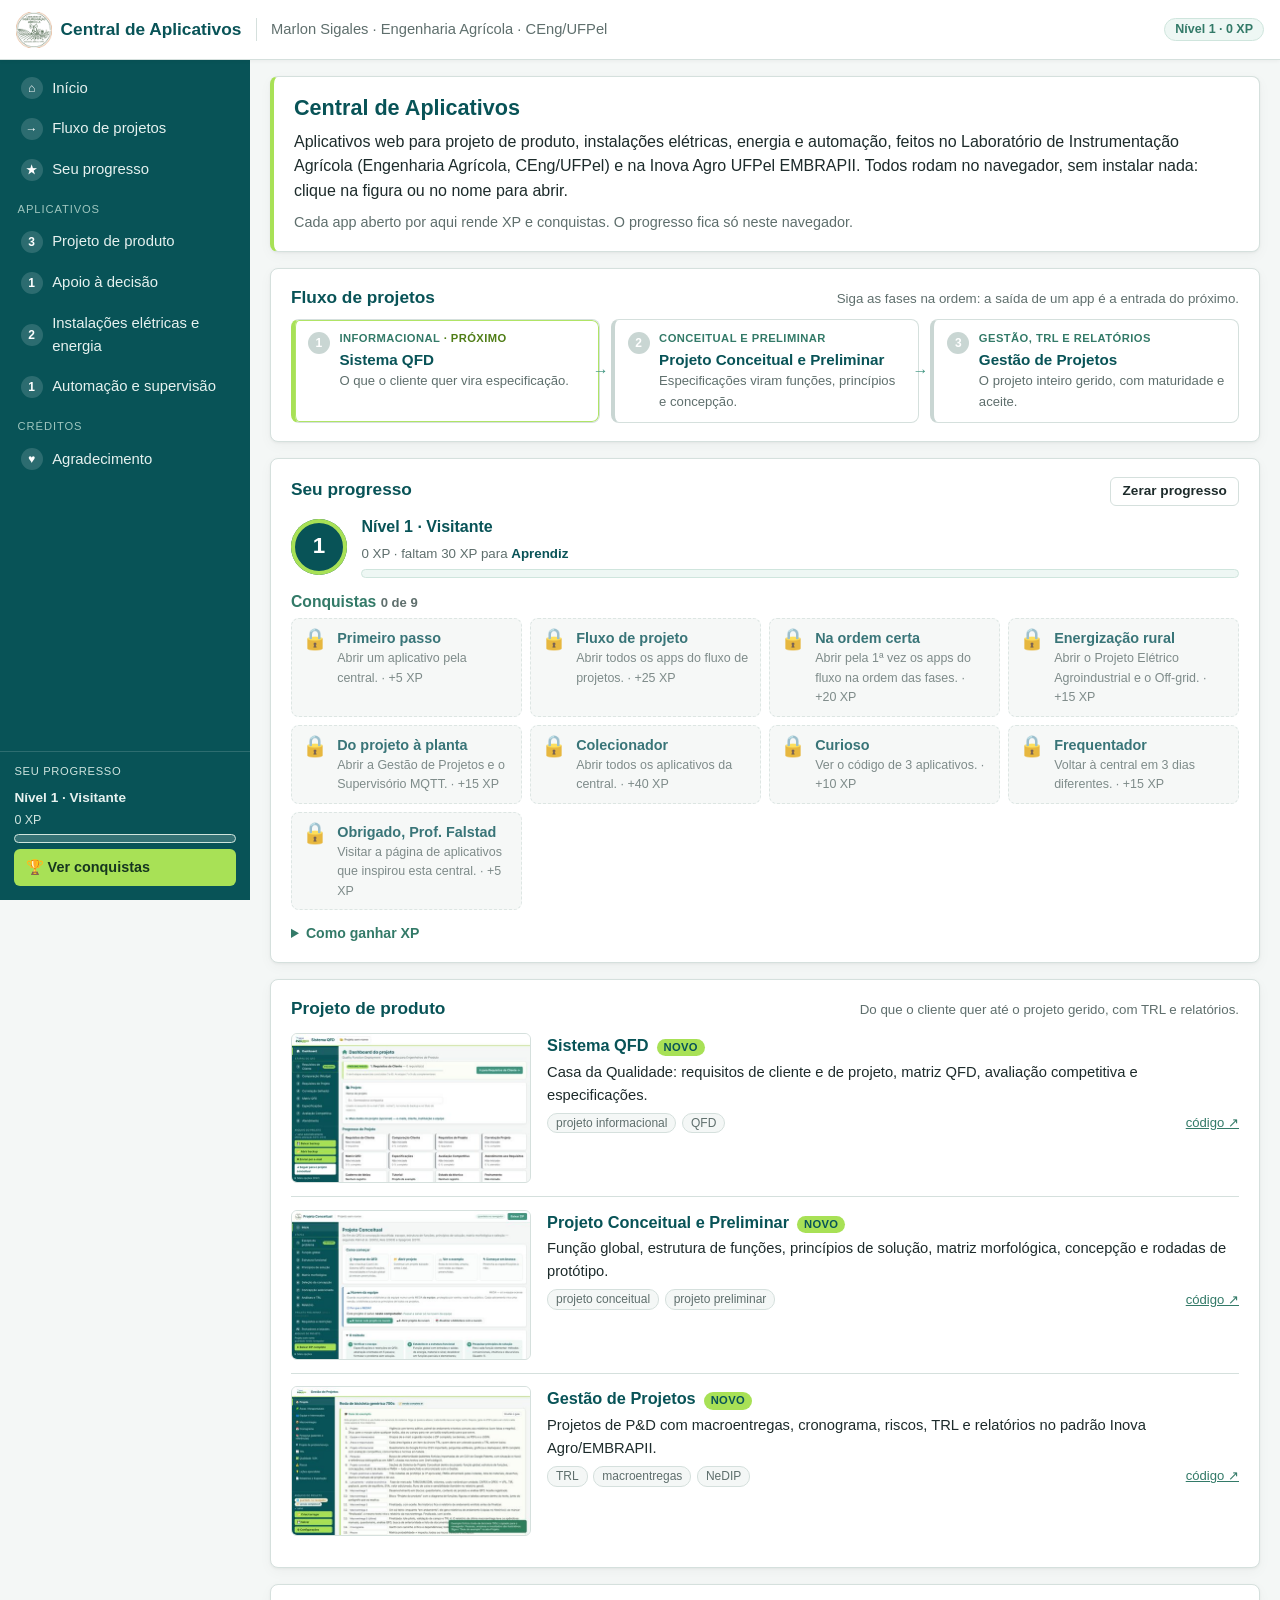
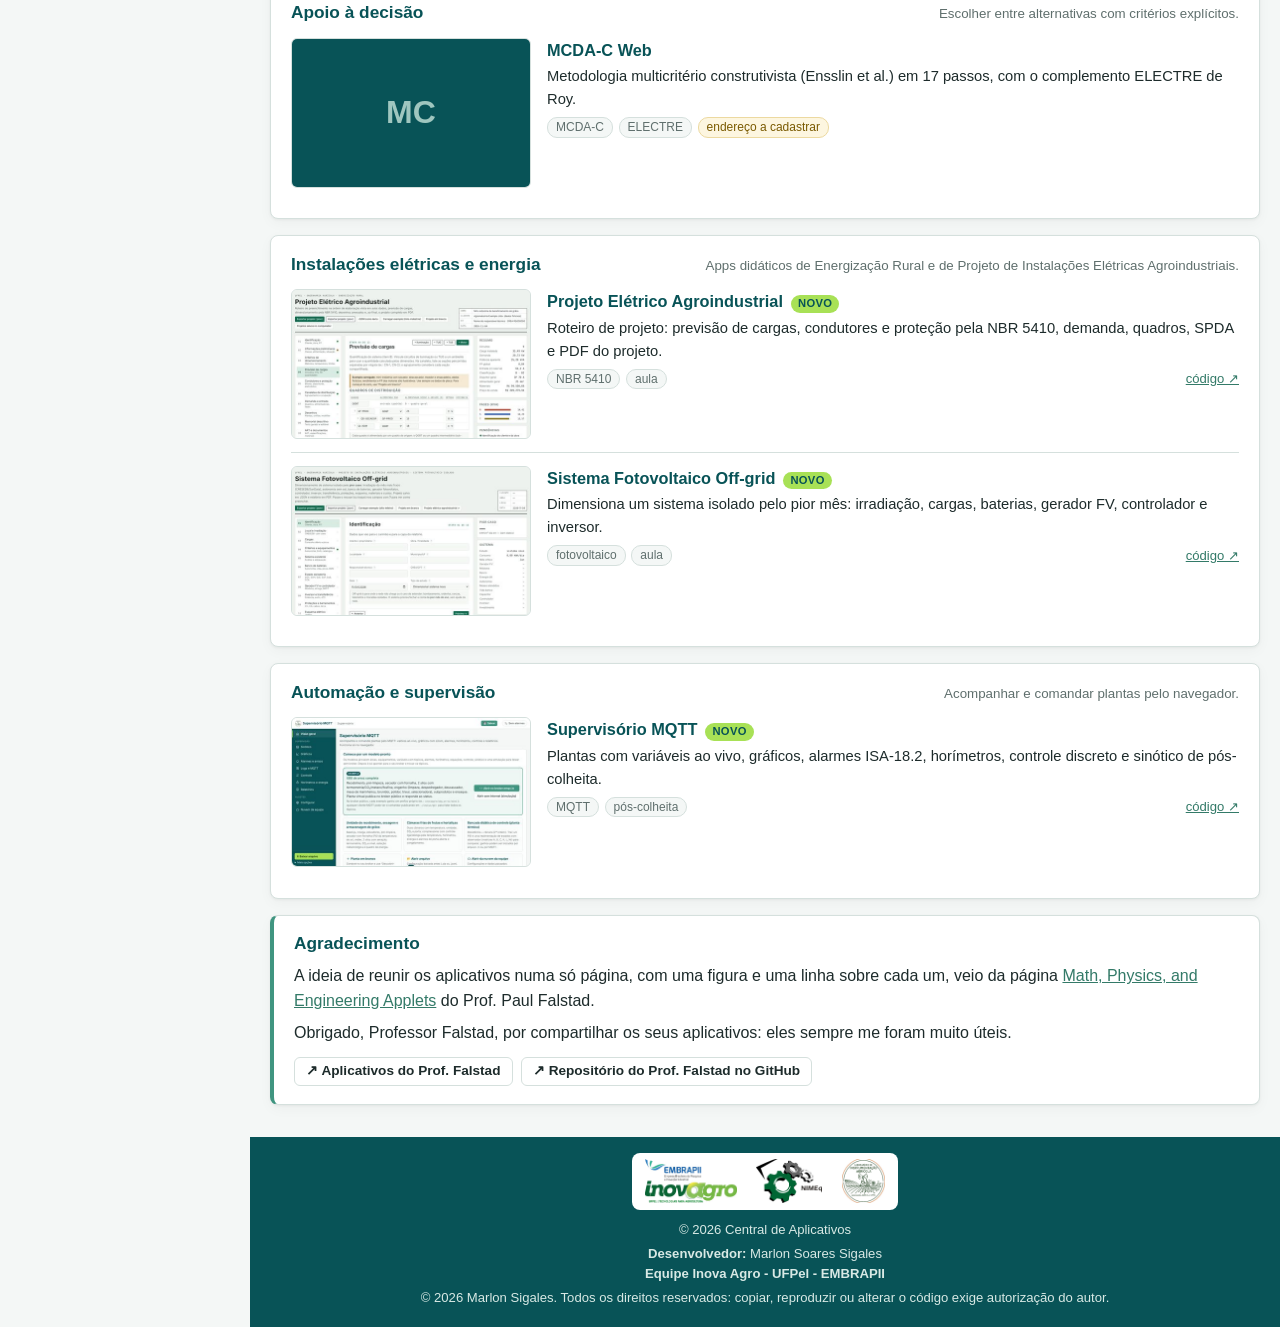
==== index.html @ 41a8be3b "Central de aplicativos no estilo da página do Prof. Falstad, com fluxo de projetos e gamificação Co-" ====
<!DOCTYPE html>
<!-- © 2026 Central de Aplicativos — Marlon Sigales. Todos os direitos reservados; copiar, reproduzir ou alterar exige autorização do autor (ver LICENSE). -->
<html lang="pt-BR">
<head>
    <meta charset="UTF-8">
    <meta name="viewport" content="width=device-width, initial-scale=1.0">
    <title>Central de Aplicativos</title>
    <meta name="description" content="Aplicativos web de Marlon Sigales para projeto de produto (QFD, projeto conceitual, gestão de projetos), instalações elétricas, energia e automação. Todos rodam no navegador.">
    <link rel="icon" type="image/png" href="img/icone-instagri.png">
    <link rel="apple-touch-icon" href="img/icone-instagri-180.png">
    <link rel="stylesheet" href="css/style.css?v=20261103a">
</head>
<body>
    <header class="topbar">
        <button type="button" class="sidebar-toggle" aria-label="Abrir o menu" aria-expanded="false"></button>
        <a href="#inicio" class="topbar-marca" title="Início">
            <img src="img/logo-instagri.png" alt="" height="36">
            <span>Central de Aplicativos</span>
        </a>
        <span class="topbar-projeto">Marlon Sigales · Engenharia Agrícola · CEng/UFPel</span>
        <a href="#progresso" class="topbar-selo" id="topbar-nivel" title="Seu nível nesta central">Nível 1 · 0 XP</a>
    </header>

    <div class="app-corpo">
        <aside class="sidebar" id="sidebar">
            <nav id="sidebar-nav" aria-label="Seções da central"></nav>
            <div class="sidebar-arquivo">
                <span class="sidebar-arquivo-rotulo">Seu progresso</span>
                <div class="sidebar-nivel" id="sidebar-nivel"></div>
                <a class="sidebar-arquivo-btn" href="#progresso">🏆 Ver conquistas</a>
            </div>
        </aside>
        <div class="sidebar-fundo" data-acao="fechar-menu"></div>

        <div class="app-conteudo">
            <main class="main-content" id="app" tabindex="-1">
                <div class="container">
                    <section class="card card-intro" id="inicio">
                        <h1>Central de Aplicativos</h1>
                        <p>Aplicativos web para projeto de produto, instalações elétricas, energia e automação, feitos no
                            Laboratório de Instrumentação Agrícola (Engenharia Agrícola, CEng/UFPel) e na Inova Agro UFPel EMBRAPII.
                            Todos rodam no navegador, sem instalar nada: clique na figura ou no nome para abrir.</p>
                        <p class="muted">Cada app aberto por aqui rende XP e conquistas. O progresso fica só neste navegador.</p>
                    </section>

                    <section class="card" id="fluxo" hidden>
                        <div class="card-topo"><h2>Fluxo de projetos</h2><small>Siga as fases na ordem: a saída de um app é a entrada do próximo.</small></div>
                        <ol class="fluxo" id="fluxo-lista"></ol>
                    </section>

                    <section class="card" id="progresso">
                        <div class="card-topo">
                            <h2>Seu progresso</h2>
                            <button type="button" class="btn btn-secondary btn-sm" data-acao="zerar">Zerar progresso</button>
                        </div>
                        <div class="progresso" id="progresso-nivel"></div>
                        <h3>Conquistas <small id="conquistas-contagem"></small></h3>
                        <ul class="conquistas" id="conquistas-lista"></ul>
                        <details class="regras">
                            <summary>Como ganhar XP</summary>
                            <ul id="regras-xp"></ul>
                        </details>
                    </section>

                    <div id="categorias"></div>

                    <section class="card card-agradecimento" id="agradecimento">
                        <h2>Agradecimento</h2>
                        <p>A ideia de reunir os aplicativos numa só página, com uma figura e uma linha sobre cada um, veio da página
                            <a href="https://www.falstad.com/mathphysics.html" target="_blank" rel="noopener" data-falstad>Math, Physics, and Engineering Applets</a>
                            do Prof. Paul Falstad.</p>
                        <p>Obrigado, Professor Falstad, por compartilhar os seus aplicativos: eles sempre me foram muito úteis.</p>
                        <p class="links-falstad">
                            <a class="btn btn-secondary btn-sm" href="https://www.falstad.com/mathphysics.html" target="_blank" rel="noopener" data-falstad>↗ Aplicativos do Prof. Falstad</a>
                            <a class="btn btn-secondary btn-sm" href="https://github.com/pfalstad" target="_blank" rel="noopener" data-falstad>↗ Repositório do Prof. Falstad no GitHub</a>
                        </p>
                    </section>
                </div>
            </main>

            <footer class="footer">
                <div class="container">
                    <div class="footer-logos">
                        <img src="img/logo-inovaagro.png" alt="EMBRAPII - Inova Agro - UFPel" height="64">
                        <img src="img/logo-nimeq.png" alt="NIMEq" height="64">
                        <img src="img/logo-instagri.png" alt="Laboratório de Instrumentação Agrícola - UFPel" height="64">
                    </div>
                    <p>&copy; 2026 Central de Aplicativos</p>
                    <p class="footer-credits">
                        <strong>Desenvolvedor:</strong> Marlon Soares Sigales<br>
                        <strong>Equipe Inova Agro - UFPel - EMBRAPII</strong>
                    </p>
                    <p class="footer-credits">
                        © 2026 Marlon Sigales. Todos os direitos reservados: copiar, reproduzir ou alterar o código exige autorização do autor.
                    </p>
                </div>
            </footer>
        </div>
    </div>

    <div class="aviso-flutuante" id="aviso" role="status" aria-live="polite"></div>

    <script src="js/apps.js?v=20261103a"></script>
    <script src="js/gamificacao.js?v=20261103a"></script>
    <script src="js/app.js?v=20261103a"></script>
</body>
</html>
---- css/style.css ----
/* © 2026 Central de Aplicativos — Marlon Sigales. Todos os direitos reservados; copiar, reproduzir ou alterar exige autorização do autor (ver LICENSE).
   Mesma identidade visual do Sistema QFD, do Projeto Conceitual, da Gestão de Projetos e do Supervisório MQTT. */

* { margin: 0; padding: 0; box-sizing: border-box; }

:root {
  --teal: #085357;
  --teal-claro: #1b6064;
  --verde: #409580;
  --verde-escuro: #337a68;
  --limao: #a8e156;
  --verde-claro: #eef7f4;
  --fundo: #f4f7f6;
  --borda: #d5e0dd;
  --texto: #1d2b2b;
  --suave: #5f6f6d;
  --perigo: #b3261e;
  --amarelo: #d4a017;
  --sidebar: 250px;
  --topbar: 60px;
}

html { scroll-padding-top: calc(var(--topbar) + 10px); scroll-behavior: smooth; }
body { font-family: 'Segoe UI', Roboto, Tahoma, Arial, sans-serif; line-height: 1.55; color: var(--texto); background: var(--fundo); overflow-x: clip; }
a { color: var(--verde-escuro); }
img { max-width: 100%; }
h1, h2, h3, h4 { color: var(--teal); line-height: 1.25; }
h1 { font-size: 1.35rem; margin-bottom: 0.5rem; }
h2 { font-size: 1.08rem; margin-bottom: 0.6rem; }
h3 { font-size: 0.98rem; margin: 0.9rem 0 0.4rem; color: var(--verde-escuro); }
ul, ol { padding-left: 1.3rem; }
small { color: var(--suave); }
p + p { margin-top: 0.45rem; }
.muted { color: var(--suave); font-size: 0.9rem; }

/* ---------------- topo ---------------- */
.topbar { position: sticky; top: 0; z-index: 50; height: var(--topbar); display: flex; align-items: center; gap: 0.9rem; padding: 0 1rem;
  background: #fff; border-bottom: 1px solid var(--borda); box-shadow: 0 1px 4px rgba(0,0,0,.05); }
.topbar-marca { display: flex; align-items: center; gap: 0.55rem; text-decoration: none; color: var(--teal); font-weight: 700; font-size: 1.08rem; white-space: nowrap; }
.topbar-marca img { height: 36px; width: auto; }
.topbar-projeto { min-width: 0; flex: 1 1 auto; color: var(--suave); font-size: 0.92rem; overflow: hidden; text-overflow: ellipsis; white-space: nowrap; padding-left: 0.9rem; border-left: 1px solid var(--borda); }
.topbar-selo { font-size: 0.78rem; font-weight: 600; color: var(--verde-escuro); background: var(--verde-claro); border: 1px solid #cfe5dd; border-radius: 12px; padding: 1px 10px; white-space: nowrap; text-decoration: none; }
.sidebar-toggle { display: none; border: 0; background: none; cursor: pointer; color: var(--teal); padding: 0.3rem 0.45rem; border-radius: 6px; }
.sidebar-toggle::before { content: "☰"; font-size: 1.45rem; line-height: 1; }
.sidebar-toggle:hover { background: var(--verde-claro); }

/* ---------------- corpo: menu lateral + conteúdo ---------------- */
.app-corpo { display: flex; align-items: flex-start; min-height: calc(100vh - var(--topbar)); }
.app-conteudo { flex: 1 1 auto; min-width: 0; display: flex; flex-direction: column; min-height: calc(100vh - var(--topbar)); }
.main-content { flex: 1 0 auto; padding: 1rem 0; outline: none; }
.container { max-width: 1100px; margin: 0 auto; padding: 0 20px; }

.sidebar { flex: 0 0 var(--sidebar); width: var(--sidebar); background: var(--teal); color: #fff; display: flex; flex-direction: column;
  position: sticky; top: var(--topbar); height: calc(100vh - var(--topbar)); height: calc(100dvh - var(--topbar)); overflow: hidden; z-index: 40; }
.sidebar nav { flex: 1 1 auto; min-height: 0; overflow-y: auto; padding: 0.5rem 0; }
.sidebar-grupo { display: block; margin: 0.7rem 1.1rem 0.2rem; font-size: 0.7rem; letter-spacing: .08em; text-transform: uppercase; color: #9fc6bf; }
.sidebar-link { display: flex; align-items: center; gap: 0.6rem; padding: 0.55rem 1.1rem; color: #e6f1ef; text-decoration: none; font-size: 0.93rem; border-left: 3px solid transparent; }
.sidebar-link:hover { background: rgba(255,255,255,.07); color: #fff; border-left-color: var(--limao); }
.sidebar-num { flex: 0 0 22px; width: 22px; min-width: 22px; height: 22px; aspect-ratio: 1 / 1; border-radius: 50%; display: inline-flex; align-items: center; justify-content: center;
  font-size: 0.75rem; font-weight: 700; line-height: 1; background: rgba(255,255,255,.15); color: #fff; }
.sidebar-arquivo { flex: none; padding: 0.7rem 0.9rem 0.9rem; border-top: 1px solid rgba(255,255,255,.15); display: flex; flex-direction: column; gap: 0.4rem; }
.sidebar-arquivo-rotulo { color: #cfe4df; font-size: 0.7rem; text-transform: uppercase; letter-spacing: .06em; }
.sidebar-nivel { display: flex; flex-direction: column; gap: 0.2rem; font-size: 0.85rem; color: #e6f1ef; }
.sidebar-nivel span { font-size: 0.78rem; color: #cfe4df; }
.sidebar-nivel .barra-xp { background: rgba(255,255,255,.18); }
.sidebar-arquivo-btn { font: inherit; font-size: 0.9rem; font-weight: 700; text-align: left; cursor: pointer; border: 0; border-radius: 6px; padding: 0.45rem 0.7rem; background: var(--limao); color: #16361f; text-decoration: none; }
.sidebar-arquivo-btn:hover { filter: brightness(1.05); }
.sidebar-fundo { display: none; }

/* ---------------- cartões e botões ---------------- */
.card { background: #fff; border: 1px solid var(--borda); border-radius: 8px; box-shadow: 0 1px 3px rgba(0,0,0,.05), 0 4px 14px rgba(0,0,0,.035);
  padding: 1.1rem 1.25rem; margin-bottom: 1rem; min-width: 0; }
.card-topo { display: flex; align-items: baseline; justify-content: space-between; gap: 0.3rem 0.8rem; flex-wrap: wrap; margin-bottom: 0.6rem; }
.card-topo h2, .card-topo h3 { margin: 0; }
.card-intro { border-left: 4px solid var(--limao); }
.btn { display: inline-flex; align-items: center; justify-content: center; gap: 0.35rem; font: inherit; font-size: 0.92rem; font-weight: 600; line-height: 1.25; cursor: pointer; text-decoration: none;
  border-radius: 6px; padding: 0.5rem 0.95rem; border: 1px solid transparent; max-width: 100%; transition: background .15s, border-color .15s; }
.btn-secondary { background: #fff; color: var(--texto); border-color: var(--borda); }
.btn-secondary:hover { border-color: var(--verde); color: var(--teal); }
.btn-sm { padding: 0.32rem 0.7rem; font-size: 0.85rem; }

/* ---------------- fluxo de projetos ---------------- */
.fluxo { list-style: none; padding: 0; display: grid; grid-template-columns: repeat(auto-fit, minmax(210px, 1fr)); gap: 0.7rem; counter-reset: passo; }
.fluxo li { position: relative; min-width: 0; }
.fluxo li + li::before { content: "→"; position: absolute; left: -0.62rem; top: 50%; transform: translate(-50%, -50%); color: var(--verde); font-weight: 700; }
.fluxo-passo { display: flex; gap: 0.6rem; align-items: flex-start; height: 100%; text-decoration: none; color: var(--texto); background: #fff; border: 1px solid var(--borda);
  border-left: 4px solid #c9d6d3; border-radius: 8px; padding: 0.65rem 0.8rem; }
.fluxo-passo:hover { border-color: var(--verde); }
.fluxo-passo .sidebar-num { background: #c9d6d3; margin-top: 2px; }
.fluxo-passo small { display: block; font-size: 0.7rem; font-weight: 700; text-transform: uppercase; letter-spacing: .04em; color: var(--verde-escuro); }
.fluxo-passo b { display: block; color: var(--teal); font-size: 0.95rem; }
.fluxo-passo span span, .fluxo-passo > span:last-child > span { display: block; font-size: 0.82rem; color: var(--suave); }
.fluxo-passo.estado-feito { border-left-color: var(--verde); } .fluxo-passo.estado-feito .sidebar-num { background: var(--verde); }
.fluxo-passo.estado-proximo { box-shadow: inset 0 0 0 1px rgba(168,225,86,.9); border-left-color: var(--limao); }
.fluxo-passo.estado-proximo small::after { content: " · próximo"; color: #4f7d16; }

/* ---------------- progresso e conquistas ---------------- */
.progresso { display: flex; align-items: center; gap: 0.9rem; }
.nivel-selo { flex: 0 0 56px; height: 56px; border-radius: 50%; background: var(--teal); display: flex; align-items: center; justify-content: center; box-shadow: inset 0 0 0 4px var(--limao); }
.nivel-selo span { color: #fff; font-size: 1.4rem; font-weight: 700; }
.nivel-info { flex: 1 1 auto; min-width: 0; display: flex; flex-direction: column; gap: 0.25rem; }
.nivel-info b { color: var(--teal); }
.barra-xp { height: 9px; border-radius: 6px; background: var(--verde-claro); border: 1px solid #cfe5dd; overflow: hidden; }
.barra-xp span { display: block; height: 100%; background: linear-gradient(90deg, var(--verde), var(--limao)); transition: width .4s; }
.conquistas { list-style: none; padding: 0; display: grid; grid-template-columns: repeat(auto-fill, minmax(230px, 1fr)); gap: 0.5rem; }
.conquista { display: flex; gap: 0.55rem; align-items: flex-start; border: 1px dashed var(--borda); border-radius: 8px; padding: 0.5rem 0.65rem; background: var(--fundo); opacity: .8; }
.conquista.feita { border-style: solid; border-color: #cfe5dd; background: var(--verde-claro); opacity: 1; }
.conquista-icone { font-size: 1.3rem; line-height: 1.2; }
.conquista b { display: block; font-size: 0.9rem; color: var(--teal); }
.conquista small { display: block; font-size: 0.78rem; }
.regras { margin-top: 0.8rem; font-size: 0.88rem; }
.regras summary { cursor: pointer; color: var(--verde-escuro); font-weight: 600; }
.regras ul { margin-top: 0.4rem; }

/* ---------------- lista de aplicativos (como a página do Prof. Falstad: figura + nome + uma linha) ---------------- */
.lista-apps { list-style: none; padding: 0; }
.app-item { display: grid; grid-template-columns: 240px 1fr; gap: 1rem; align-items: start; padding: 0.8rem 0; border-top: 1px solid var(--borda); }
.app-item:first-child { border-top: 0; padding-top: 0.2rem; }
.app-fig { display: block; border: 1px solid var(--borda); border-radius: 6px; overflow: hidden; background: var(--fundo); aspect-ratio: 8 / 5; }
a.app-fig:hover { border-color: var(--verde); box-shadow: 0 2px 10px rgba(8,83,87,.15); }
.app-fig img { display: block; width: 100%; height: 100%; object-fit: cover; object-position: top left; }
.app-fig-vazia { display: flex; width: 100%; height: 100%; align-items: center; justify-content: center; font-size: 2rem; font-weight: 700; color: #9fc6bf; background: var(--teal); }
.app-texto { min-width: 0; }
.app-titulo { display: flex; align-items: baseline; gap: 0.5rem; flex-wrap: wrap; }
.app-nome { font-weight: 700; font-size: 1.02rem; color: var(--teal); text-decoration: none; }
a.app-nome:hover { text-decoration: underline; }
.app-texto p { font-size: 0.92rem; margin: 0.15rem 0 0.4rem; }
.app-estado { font-size: 0.7rem; font-weight: 700; text-transform: uppercase; letter-spacing: .03em; border-radius: 10px; padding: 0 7px; color: var(--teal); background: var(--limao); }
.app-estado:empty { display: none; }
.app-estado.aberto { background: var(--verde-claro); color: var(--verde-escuro); border: 1px solid #cfe5dd; text-transform: none; }
.app-rodape { display: flex; flex-wrap: wrap; gap: 0.35rem; align-items: center; }
.etiqueta { font-size: 0.75rem; color: var(--suave); background: var(--fundo); border: 1px solid var(--borda); border-radius: 10px; padding: 0 8px; }
.etiqueta-aviso { color: #7a5a00; background: #fdf6e0; border-color: #ecd9a0; }
.app-codigo { font-size: 0.82rem; margin-left: auto; }

.card-agradecimento { border-left: 4px solid var(--verde); }
.links-falstad { display: flex; flex-wrap: wrap; gap: 0.5rem; margin-top: 0.7rem; }

/* ---------------- rodapé e aviso ---------------- */
.footer { background: var(--teal); color: #d8e9e5; padding: 1rem 0; font-size: 0.82rem; text-align: center; margin-top: auto; }
.footer p { margin: 0.25rem 0; }
.footer a { color: var(--limao); overflow-wrap: anywhere; }
.footer-logos { display: inline-flex; gap: 1.2rem; flex-wrap: wrap; justify-content: center; background: #fff; border-radius: 8px; padding: 0.4rem 0.8rem; margin-bottom: 0.4rem; max-width: 100%; }
.footer-logos img { height: 44px; width: auto; }
.footer-credits { line-height: 1.5; }
.aviso-flutuante { position: fixed; left: 50%; bottom: 1.2rem; transform: translate(-50%, 30px); z-index: 100; max-width: min(92vw, 560px); background: var(--teal); color: #fff;
  padding: 0.65rem 1rem; border-radius: 8px; box-shadow: 0 6px 20px rgba(0,0,0,.2); font-size: 0.9rem; transition: transform .25s, opacity .25s; pointer-events: none; opacity: 0; visibility: hidden; text-align: center; }
.aviso-flutuante.visivel { transform: translate(-50%, 0); opacity: 1; visibility: visible; }
.aviso-flutuante small { color: var(--limao); }

/* ---------------- telas menores ---------------- */
@media (max-width: 900px) {
  .sidebar-toggle { display: inline-block; }
  .sidebar { position: fixed; left: 0; top: var(--topbar); transform: translateX(-105%); transition: transform .2s; box-shadow: 4px 0 20px rgba(0,0,0,.2); }
  body.sidebar-aberta .sidebar { transform: none; }
  body.sidebar-aberta .sidebar-fundo { display: block; position: fixed; inset: var(--topbar) 0 0 0; background: rgba(0,0,0,.3); z-index: 35; }
  .container { padding: 0 14px; }
  .card { padding: 0.9rem; }
  .topbar-projeto { display: none; }
  .topbar-marca { flex: 1 1 auto; min-width: 0; }
  .app-item { grid-template-columns: 170px 1fr; gap: 0.8rem; }
}
@media (max-width: 600px) {
  .topbar-marca span { overflow: hidden; text-overflow: ellipsis; }
  .app-item { grid-template-columns: 1fr; }
  .app-fig { max-width: 360px; }
  .fluxo { grid-template-columns: 1fr; }
  .fluxo li + li::before { content: "↓"; left: 50%; top: -0.36rem; }
  .app-codigo { margin-left: 0; }
}
@media (prefers-reduced-motion: reduce) { html { scroll-behavior: auto; } * { transition: none !important; } }
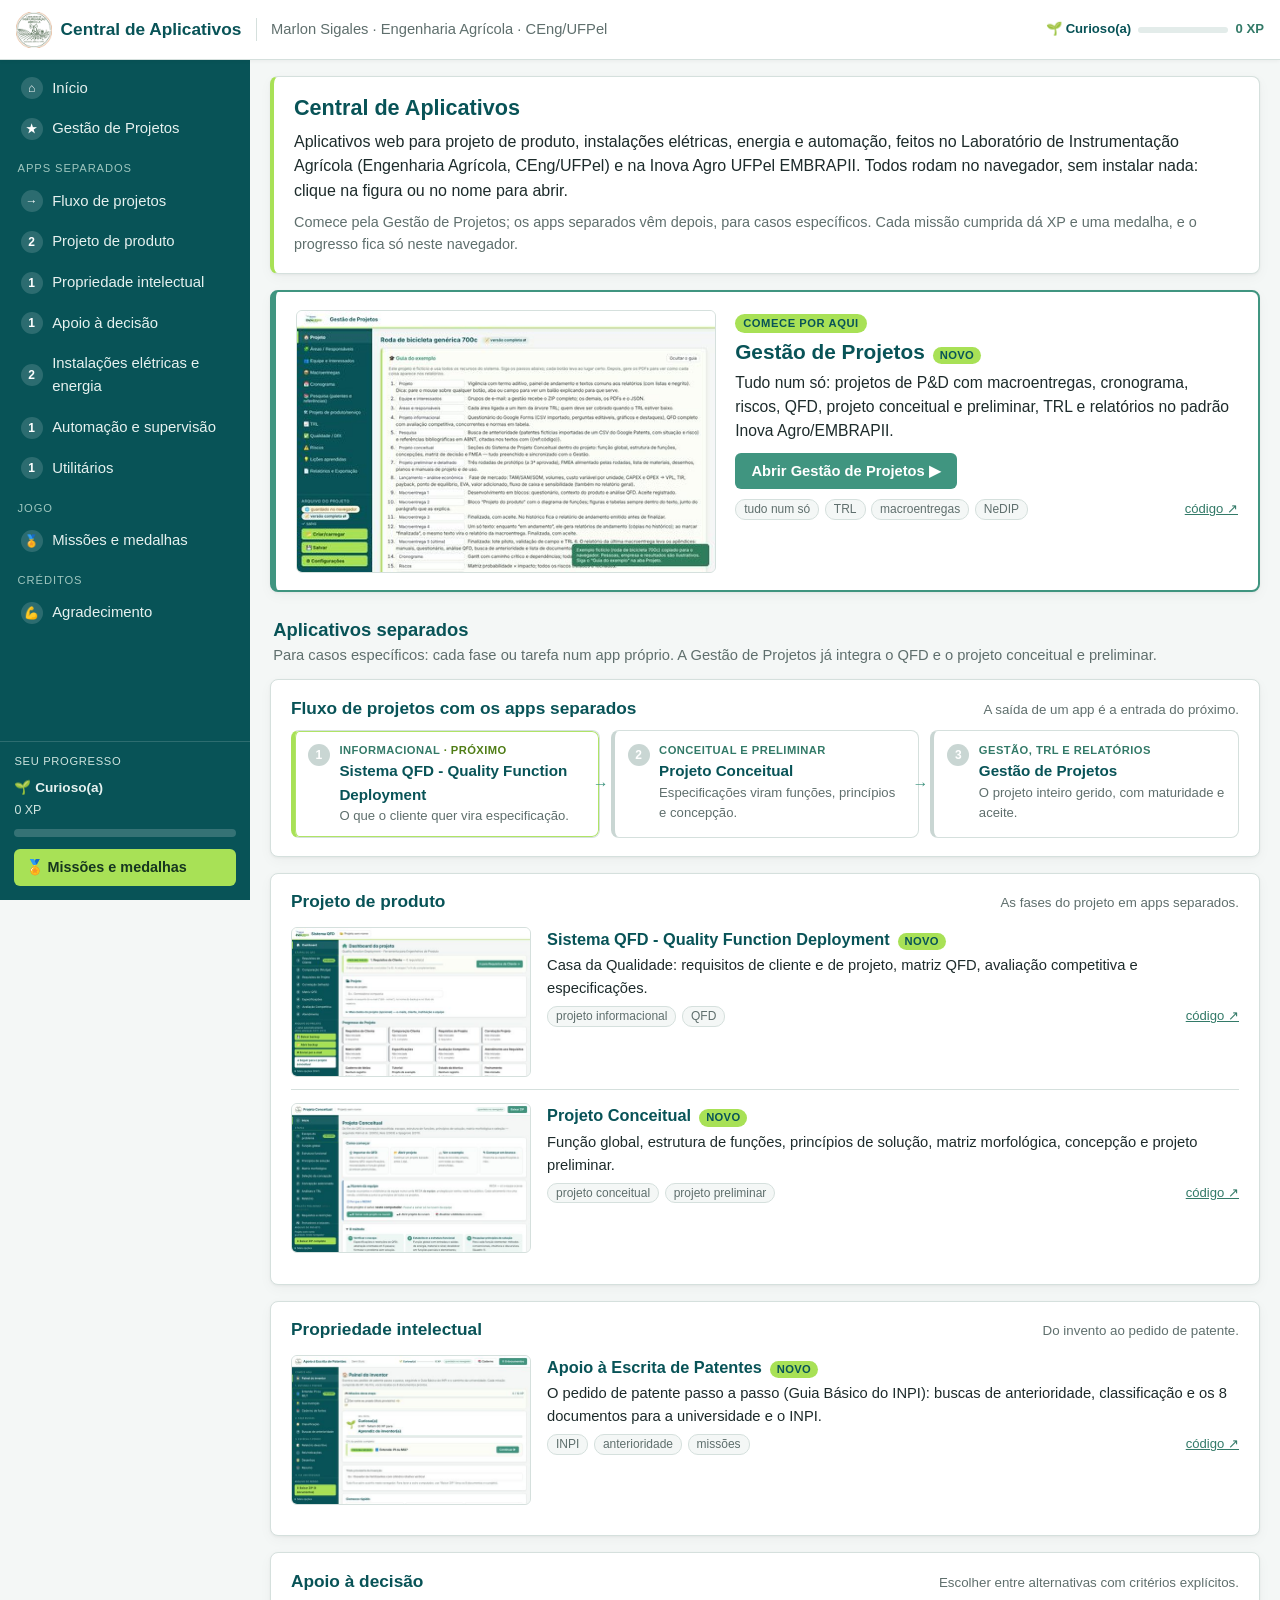
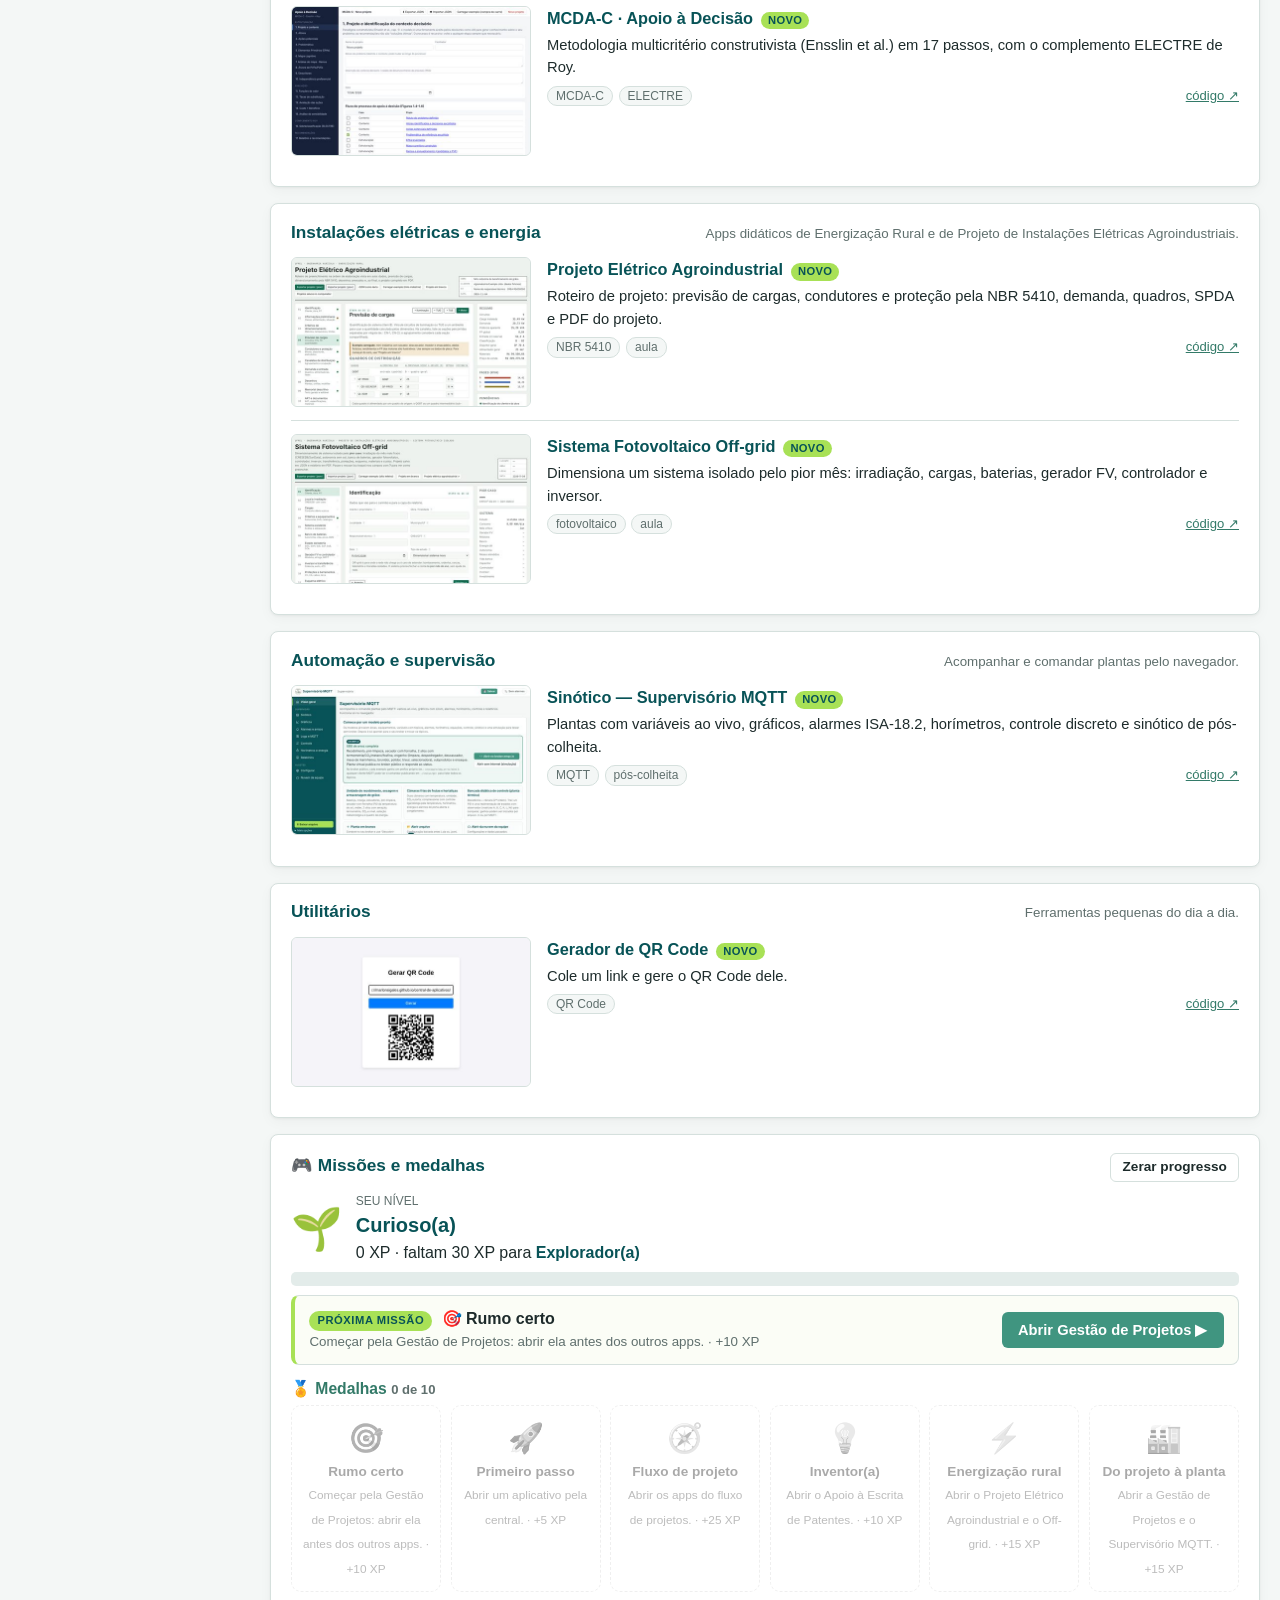
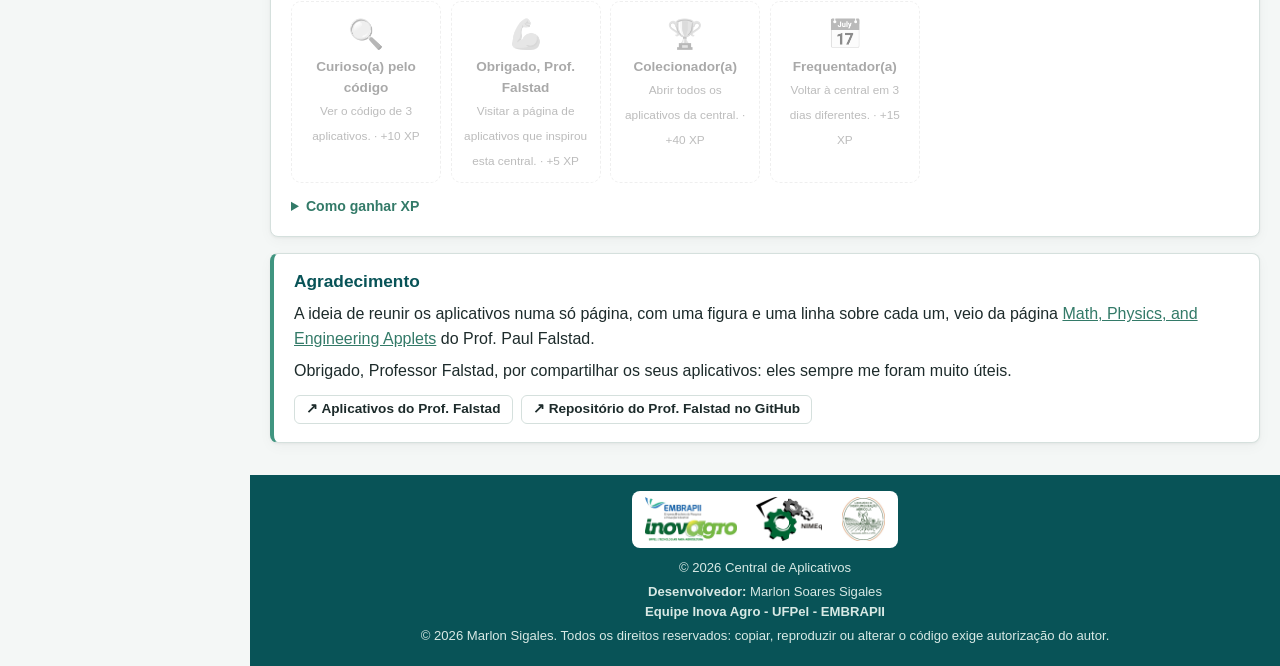
==== commit 31c7e77c: "Gestão de Projetos em destaque, apps separados depois, novos apps e jogo de missões igual ao do Apoi" ====
--- a/index.html
+++ b/index.html
@@ -8,7 +8,7 @@
     <meta name="description" content="Aplicativos web de Marlon Sigales para projeto de produto (QFD, projeto conceitual, gestão de projetos), instalações elétricas, energia e automação. Todos rodam no navegador.">
     <link rel="icon" type="image/png" href="img/icone-instagri.png">
     <link rel="apple-touch-icon" href="img/icone-instagri-180.png">
-    <link rel="stylesheet" href="css/style.css?v=20261103a">
+    <link rel="stylesheet" href="css/style.css?v=20261103b">
 </head>
 <body>
     <header class="topbar">
@@ -18,7 +18,7 @@
             <span>Central de Aplicativos</span>
         </a>
         <span class="topbar-projeto">Marlon Sigales · Engenharia Agrícola · CEng/UFPel</span>
-        <a href="#progresso" class="topbar-selo" id="topbar-nivel" title="Seu nível nesta central">Nível 1 · 0 XP</a>
+        <a href="#progresso" class="xp-topo" id="xp-topo" title="Seu nível e XP: cada missão cumprida dá pontos e medalhas"></a>
     </header>
 
     <div class="app-corpo">
@@ -27,7 +27,7 @@
             <div class="sidebar-arquivo">
                 <span class="sidebar-arquivo-rotulo">Seu progresso</span>
                 <div class="sidebar-nivel" id="sidebar-nivel"></div>
-                <a class="sidebar-arquivo-btn" href="#progresso">🏆 Ver conquistas</a>
+                <a class="sidebar-arquivo-btn" href="#progresso">🏅 Missões e medalhas</a>
             </div>
         </aside>
         <div class="sidebar-fundo" data-acao="fechar-menu"></div>
@@ -40,29 +40,37 @@
                         <p>Aplicativos web para projeto de produto, instalações elétricas, energia e automação, feitos no
                             Laboratório de Instrumentação Agrícola (Engenharia Agrícola, CEng/UFPel) e na Inova Agro UFPel EMBRAPII.
                             Todos rodam no navegador, sem instalar nada: clique na figura ou no nome para abrir.</p>
-                        <p class="muted">Cada app aberto por aqui rende XP e conquistas. O progresso fica só neste navegador.</p>
+                        <p class="muted">Comece pela Gestão de Projetos; os apps separados vêm depois, para casos específicos. Cada missão cumprida dá XP e uma medalha, e o progresso fica só neste navegador.</p>
                     </section>
 
+                    <section class="card card-destaque" id="destaque" hidden></section>
+
+                    <div class="separados-topo" id="separados">
+                        <h2>Aplicativos separados</h2>
+                        <p>Para casos específicos: cada fase ou tarefa num app próprio. A Gestão de Projetos já integra o QFD e o projeto conceitual e preliminar.</p>
+                    </div>
+
                     <section class="card" id="fluxo" hidden>
-                        <div class="card-topo"><h2>Fluxo de projetos</h2><small>Siga as fases na ordem: a saída de um app é a entrada do próximo.</small></div>
+                        <div class="card-topo"><h2>Fluxo de projetos com os apps separados</h2><small>A saída de um app é a entrada do próximo.</small></div>
                         <ol class="fluxo" id="fluxo-lista"></ol>
                     </section>
 
-                    <section class="card" id="progresso">
+                    <div id="categorias"></div>
+
+                    <section class="card painel-jogo" id="progresso">
                         <div class="card-topo">
-                            <h2>Seu progresso</h2>
+                            <h2>🎮 Missões e medalhas</h2>
                             <button type="button" class="btn btn-secondary btn-sm" data-acao="zerar">Zerar progresso</button>
                         </div>
                         <div class="progresso" id="progresso-nivel"></div>
-                        <h3>Conquistas <small id="conquistas-contagem"></small></h3>
-                        <ul class="conquistas" id="conquistas-lista"></ul>
+                        <div id="proxima-missao"></div>
+                        <h3>🏅 Medalhas <small id="medalhas-contagem"></small></h3>
+                        <div class="medalhas" id="medalhas-lista"></div>
                         <details class="regras">
                             <summary>Como ganhar XP</summary>
                             <ul id="regras-xp"></ul>
                         </details>
                     </section>
-
-                    <div id="categorias"></div>
 
                     <section class="card card-agradecimento" id="agradecimento">
                         <h2>Agradecimento</h2>
@@ -100,8 +108,8 @@
 
     <div class="aviso-flutuante" id="aviso" role="status" aria-live="polite"></div>
 
-    <script src="js/apps.js?v=20261103a"></script>
-    <script src="js/gamificacao.js?v=20261103a"></script>
-    <script src="js/app.js?v=20261103a"></script>
+    <script src="js/apps.js?v=20261103b"></script>
+    <script src="js/gamificacao.js?v=20261103b"></script>
+    <script src="js/app.js?v=20261103b"></script>
 </body>
 </html>
--- a/css/style.css
+++ b/css/style.css
@@ -62,7 +62,6 @@
 .sidebar-arquivo-rotulo { color: #cfe4df; font-size: 0.7rem; text-transform: uppercase; letter-spacing: .06em; }
 .sidebar-nivel { display: flex; flex-direction: column; gap: 0.2rem; font-size: 0.85rem; color: #e6f1ef; }
 .sidebar-nivel span { font-size: 0.78rem; color: #cfe4df; }
-.sidebar-nivel .barra-xp { background: rgba(255,255,255,.18); }
 .sidebar-arquivo-btn { font: inherit; font-size: 0.9rem; font-weight: 700; text-align: left; cursor: pointer; border: 0; border-radius: 6px; padding: 0.45rem 0.7rem; background: var(--limao); color: #16361f; text-decoration: none; }
 .sidebar-arquivo-btn:hover { filter: brightness(1.05); }
 .sidebar-fundo { display: none; }
@@ -94,23 +93,57 @@
 .fluxo-passo.estado-proximo { box-shadow: inset 0 0 0 1px rgba(168,225,86,.9); border-left-color: var(--limao); }
 .fluxo-passo.estado-proximo small::after { content: " · próximo"; color: #4f7d16; }
 
-/* ---------------- progresso e conquistas ---------------- */
-.progresso { display: flex; align-items: center; gap: 0.9rem; }
-.nivel-selo { flex: 0 0 56px; height: 56px; border-radius: 50%; background: var(--teal); display: flex; align-items: center; justify-content: center; box-shadow: inset 0 0 0 4px var(--limao); }
-.nivel-selo span { color: #fff; font-size: 1.4rem; font-weight: 700; }
-.nivel-info { flex: 1 1 auto; min-width: 0; display: flex; flex-direction: column; gap: 0.25rem; }
-.nivel-info b { color: var(--teal); }
-.barra-xp { height: 9px; border-radius: 6px; background: var(--verde-claro); border: 1px solid #cfe5dd; overflow: hidden; }
-.barra-xp span { display: block; height: 100%; background: linear-gradient(90deg, var(--verde), var(--limao)); transition: width .4s; }
-.conquistas { list-style: none; padding: 0; display: grid; grid-template-columns: repeat(auto-fill, minmax(230px, 1fr)); gap: 0.5rem; }
-.conquista { display: flex; gap: 0.55rem; align-items: flex-start; border: 1px dashed var(--borda); border-radius: 8px; padding: 0.5rem 0.65rem; background: var(--fundo); opacity: .8; }
-.conquista.feita { border-style: solid; border-color: #cfe5dd; background: var(--verde-claro); opacity: 1; }
-.conquista-icone { font-size: 1.3rem; line-height: 1.2; }
-.conquista b { display: block; font-size: 0.9rem; color: var(--teal); }
-.conquista small { display: block; font-size: 0.78rem; }
+/* ---------------- jogo de missões (mesmo visual do Apoio à Escrita de Patentes) ---------------- */
+.xp-topo { display: inline-flex; align-items: center; gap: .45rem; font-size: .82rem; color: var(--teal); white-space: nowrap; text-decoration: none; }
+.xp-num { font-weight: 700; color: var(--verde-escuro); }
+.barra-xp { display: block; height: 8px; background: #e3ecea; border-radius: 5px; overflow: hidden; margin: .35rem 0; }
+.barra-xp i { display: block; height: 100%; background: linear-gradient(90deg, var(--verde), var(--limao)); transition: width .5s; }
+.barra-xp.mini { width: 90px; height: 6px; margin: 0; }
+.barra-xp.grande { height: 14px; }
+.sidebar-nivel .barra-xp { background: rgba(255,255,255,.18); }
+.painel-jogo .nivel { display: flex; align-items: center; gap: .8rem; }
+.nivel-icone { font-size: 2.6rem; line-height: 1; }
+.nivel small { display: block; color: var(--suave); font-size: .75rem; text-transform: uppercase; }
+.nivel b { display: block; font-size: 1.25rem; color: var(--teal); }
+.nivel span b { display: inline; font-size: inherit; }
+.proximo-passo { display: flex; align-items: center; gap: 1rem; flex-wrap: wrap; justify-content: space-between; background: #fbfdf6; border: 1px solid var(--borda);
+  border-left: 4px solid var(--limao); border-radius: 8px; padding: .7rem .9rem; margin-top: .6rem; }
+.proximo-passo-texto { flex: 1 1 320px; min-width: 0; }
+.proximo-passo-texto small { display: block; }
+.proximo-passo-rotulo { display: inline-block; font-size: 0.7rem; font-weight: 700; text-transform: uppercase; letter-spacing: .05em; background: var(--limao); color: var(--teal); border-radius: 10px; padding: 1px 8px; margin-right: 0.3rem; }
+.medalhas { display: grid; grid-template-columns: repeat(auto-fill, minmax(150px, 1fr)); gap: .6rem; }
+.medalha { border: 1px dashed var(--borda); border-radius: 10px; padding: .6rem; text-align: center; opacity: .45; filter: grayscale(1); }
+.medalha.ganha { opacity: 1; filter: none; border-style: solid; border-color: #cbe5a2; background: #f7fcec; }
+.medalha span { font-size: 1.8rem; display: block; }
+.medalha b { display: block; font-size: .85rem; color: var(--teal); }
+.medalha small { font-size: .74rem; }
 .regras { margin-top: 0.8rem; font-size: 0.88rem; }
 .regras summary { cursor: pointer; color: var(--verde-escuro); font-weight: 600; }
 .regras ul { margin-top: 0.4rem; }
+.xp-voa { position: fixed; right: 24px; top: 70px; z-index: 300; background: var(--limao); color: var(--teal); font-weight: 800; padding: .3rem .8rem; border-radius: 14px; animation: xpvoa 1.4s ease-out forwards; pointer-events: none; }
+@keyframes xpvoa { 0% { opacity: 0; transform: translateY(10px); } 20% { opacity: 1; } 100% { opacity: 0; transform: translateY(-40px); } }
+.medalha-pop { position: fixed; left: 50%; top: 90px; transform: translateX(-50%); z-index: 310; display: flex; gap: .8rem; align-items: center; background: #fff; border: 2px solid var(--limao); border-radius: 12px; padding: .7rem 1.1rem; box-shadow: 0 8px 30px rgba(0,0,0,.18); animation: pop .35s ease-out; transition: opacity .5s; max-width: 92vw; }
+.medalha-pop.sai { opacity: 0; }
+.medalha-pop > span { font-size: 2.2rem; }
+.medalha-pop b { display: block; color: var(--teal); }
+.medalha-pop small { display: block; color: var(--suave); }
+@keyframes pop { from { transform: translateX(-50%) scale(.6); opacity: 0; } to { transform: translateX(-50%) scale(1); opacity: 1; } }
+.confete { position: fixed; inset: 0; pointer-events: none; z-index: 305; overflow: hidden; }
+.confete i { position: absolute; top: -12px; width: 8px; height: 12px; border-radius: 2px; animation: cai 1.8s linear forwards; }
+@keyframes cai { to { transform: translateY(105vh) rotate(540deg); } }
+
+/* ---------------- app em destaque (Gestão de Projetos) e apps separados ---------------- */
+.card-destaque { border: 2px solid var(--verde); border-left-width: 6px; }
+.destaque { display: grid; grid-template-columns: minmax(0, 420px) 1fr; gap: 1.2rem; align-items: start; }
+.destaque h2 { font-size: 1.3rem; margin: 0; }
+.destaque .app-nome { font-size: inherit; }
+.destaque .app-texto p { font-size: 0.98rem; margin: 0.35rem 0 0.6rem; }
+.destaque-rotulo { display: inline-block; font-size: 0.7rem; font-weight: 700; text-transform: uppercase; letter-spacing: .05em; background: var(--limao); color: var(--teal); border-radius: 10px; padding: 1px 8px; margin-bottom: .35rem; }
+.btn-primary { background: var(--verde); color: #fff; }
+.btn-primary:hover { background: var(--verde-escuro); }
+.separados-topo { margin: 1.6rem 0 0.8rem; padding-left: .2rem; }
+.separados-topo h2 { font-size: 1.15rem; margin-bottom: .2rem; }
+.separados-topo p { color: var(--suave); font-size: 0.92rem; }
 
 /* ---------------- lista de aplicativos (como a página do Prof. Falstad: figura + nome + uma linha) ---------------- */
 .lista-apps { list-style: none; padding: 0; }
@@ -159,6 +192,9 @@
   .topbar-projeto { display: none; }
   .topbar-marca { flex: 1 1 auto; min-width: 0; }
   .app-item { grid-template-columns: 170px 1fr; gap: 0.8rem; }
+  .destaque { grid-template-columns: 1fr; }
+  .destaque .app-fig { max-width: 480px; }
+  .xp-topo .barra-xp { display: none; }
 }
 @media (max-width: 600px) {
   .topbar-marca span { overflow: hidden; text-overflow: ellipsis; }
@@ -167,5 +203,6 @@
   .fluxo { grid-template-columns: 1fr; }
   .fluxo li + li::before { content: "↓"; left: 50%; top: -0.36rem; }
   .app-codigo { margin-left: 0; }
+  .xp-topo b { display: none; }
 }
-@media (prefers-reduced-motion: reduce) { html { scroll-behavior: auto; } * { transition: none !important; } }
+@media (prefers-reduced-motion: reduce) { html { scroll-behavior: auto; } * { transition: none !important; } .xp-voa, .medalha-pop { animation: none; } }
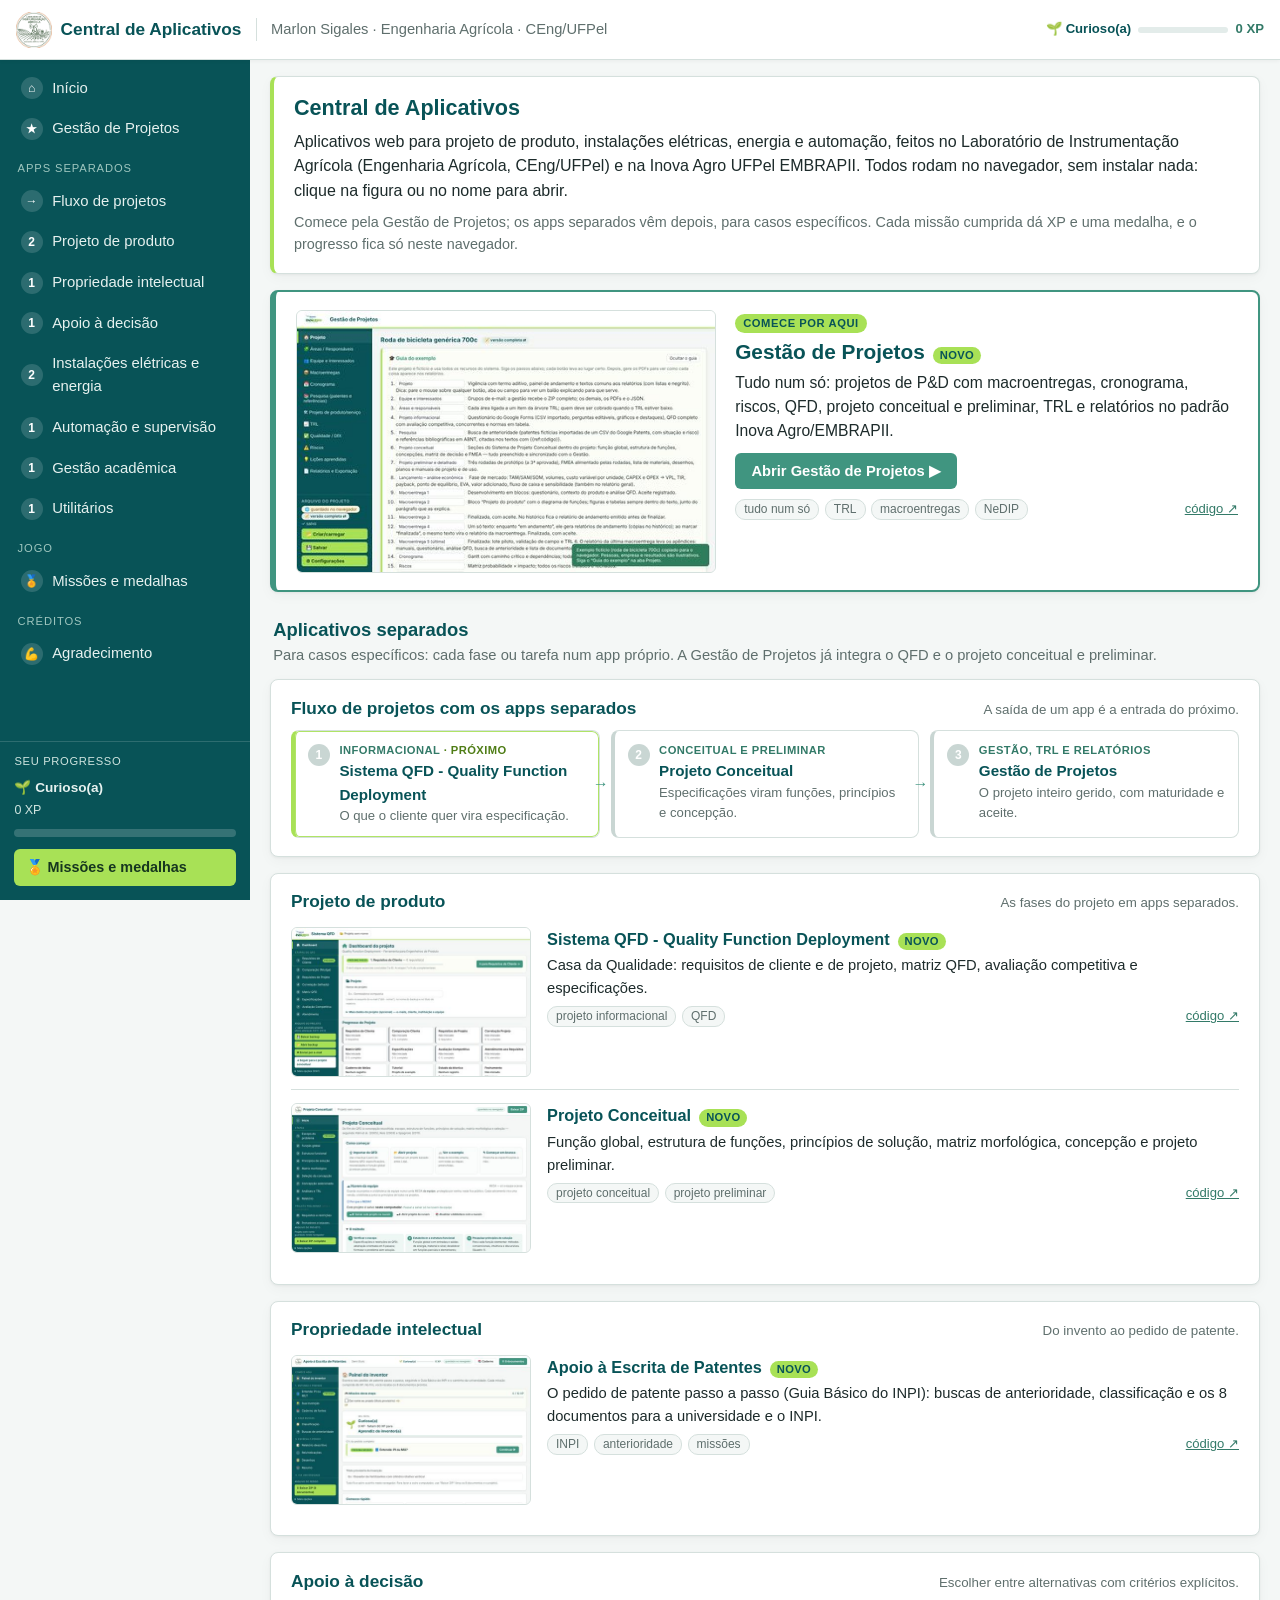
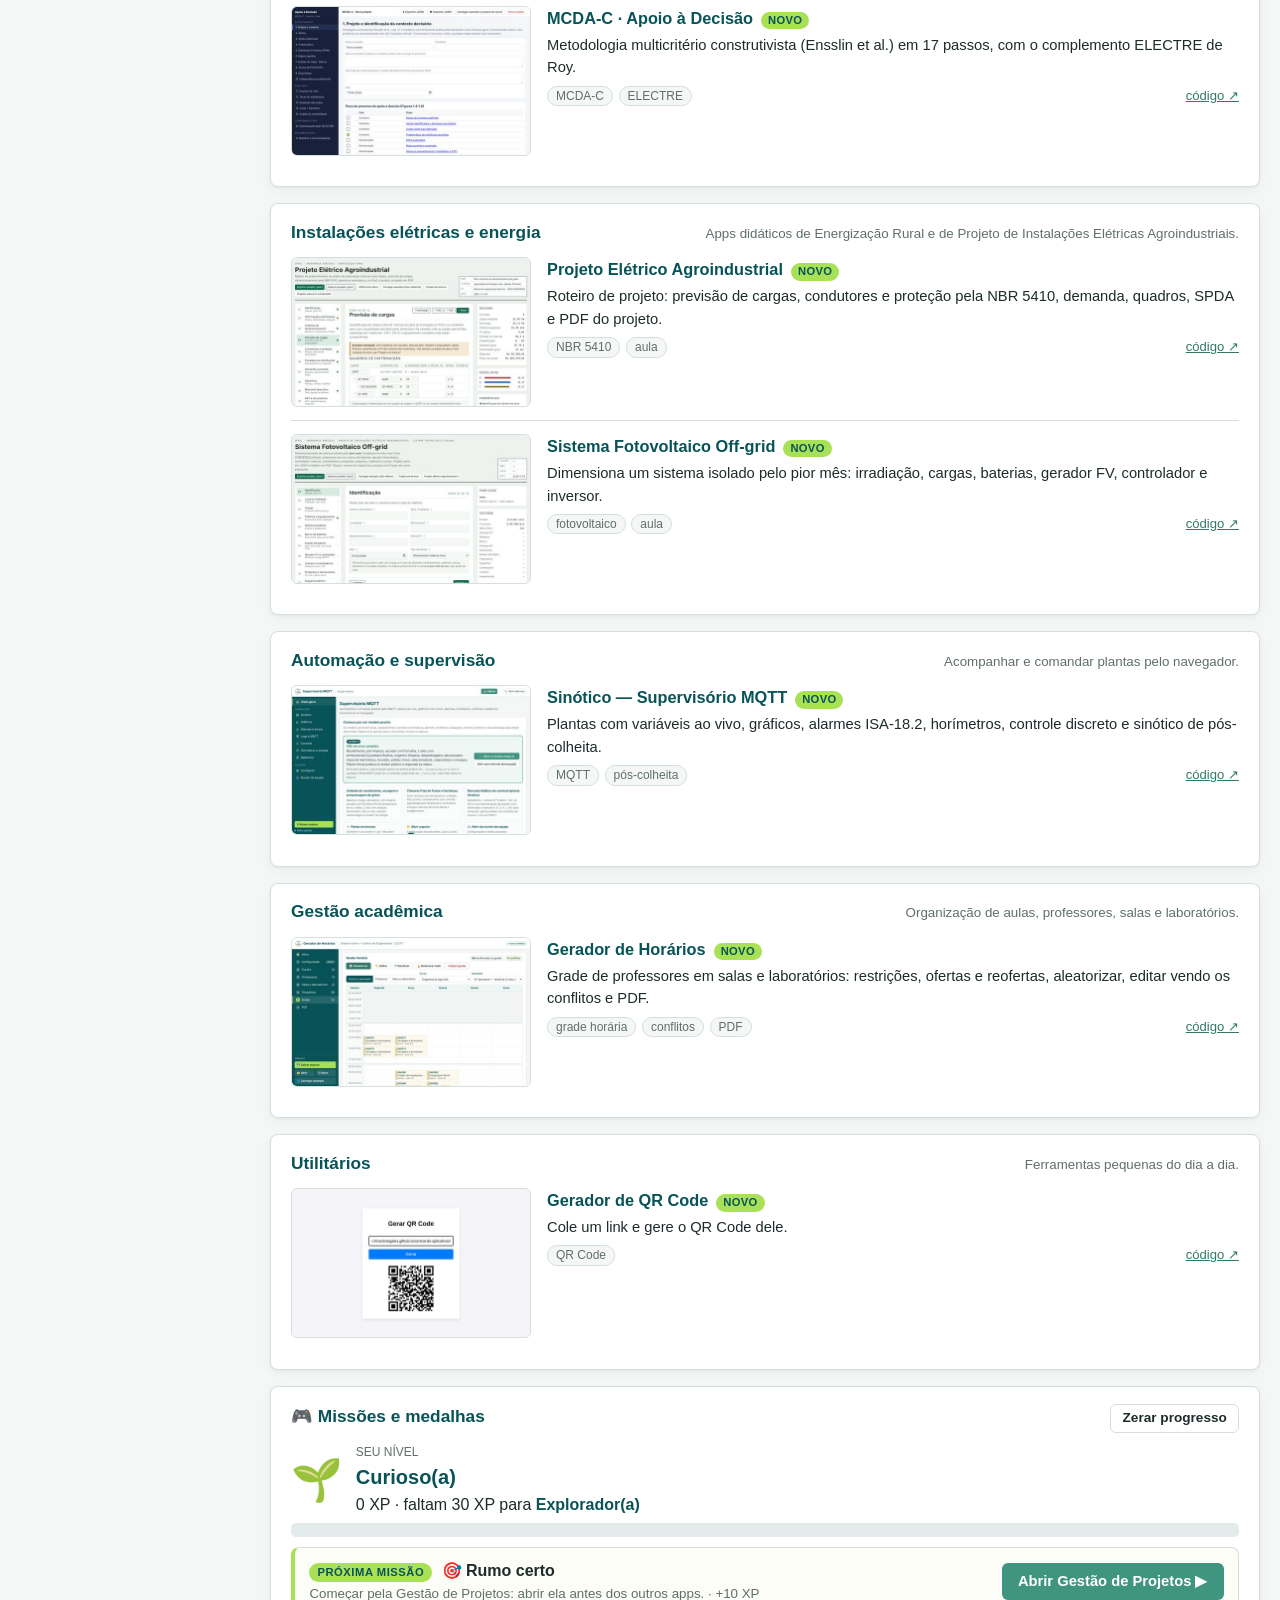
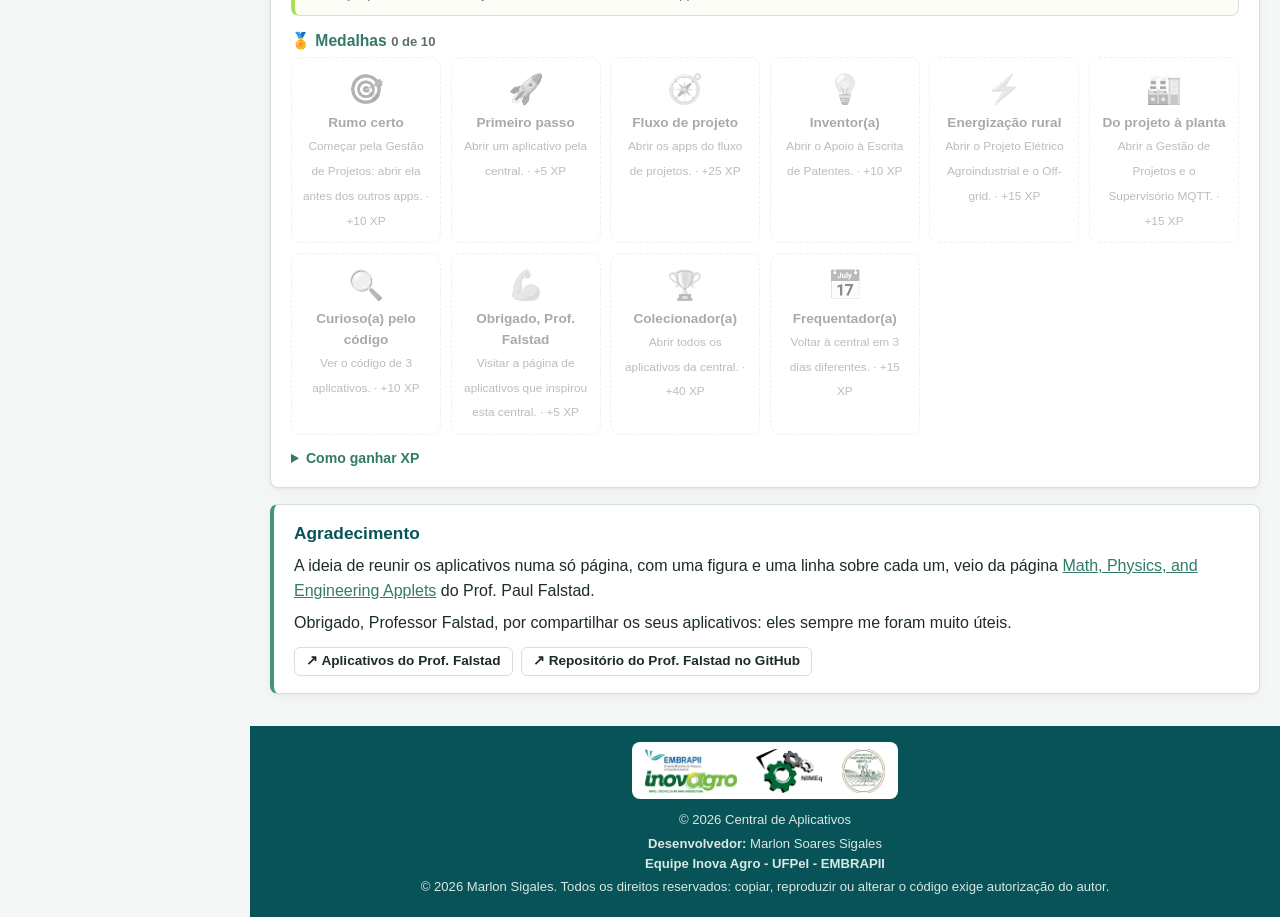
==== commit b022605f: "Inclui o Gerador de Horários (categoria Gestão acadêmica) Co-Authored-By: Claude Opus 5.5 <noreply@a" ====
--- a/index.html
+++ b/index.html
@@ -8,7 +8,7 @@
     <meta name="description" content="Aplicativos web de Marlon Sigales para projeto de produto (QFD, projeto conceitual, gestão de projetos), instalações elétricas, energia e automação. Todos rodam no navegador.">
     <link rel="icon" type="image/png" href="img/icone-instagri.png">
     <link rel="apple-touch-icon" href="img/icone-instagri-180.png">
-    <link rel="stylesheet" href="css/style.css?v=20261103b">
+    <link rel="stylesheet" href="css/style.css?v=20261116a">
 </head>
 <body>
     <header class="topbar">
@@ -108,8 +108,8 @@
 
     <div class="aviso-flutuante" id="aviso" role="status" aria-live="polite"></div>
 
-    <script src="js/apps.js?v=20261103b"></script>
-    <script src="js/gamificacao.js?v=20261103b"></script>
-    <script src="js/app.js?v=20261103b"></script>
+    <script src="js/apps.js?v=20261116a"></script>
+    <script src="js/gamificacao.js?v=20261116a"></script>
+    <script src="js/app.js?v=20261116a"></script>
 </body>
 </html>
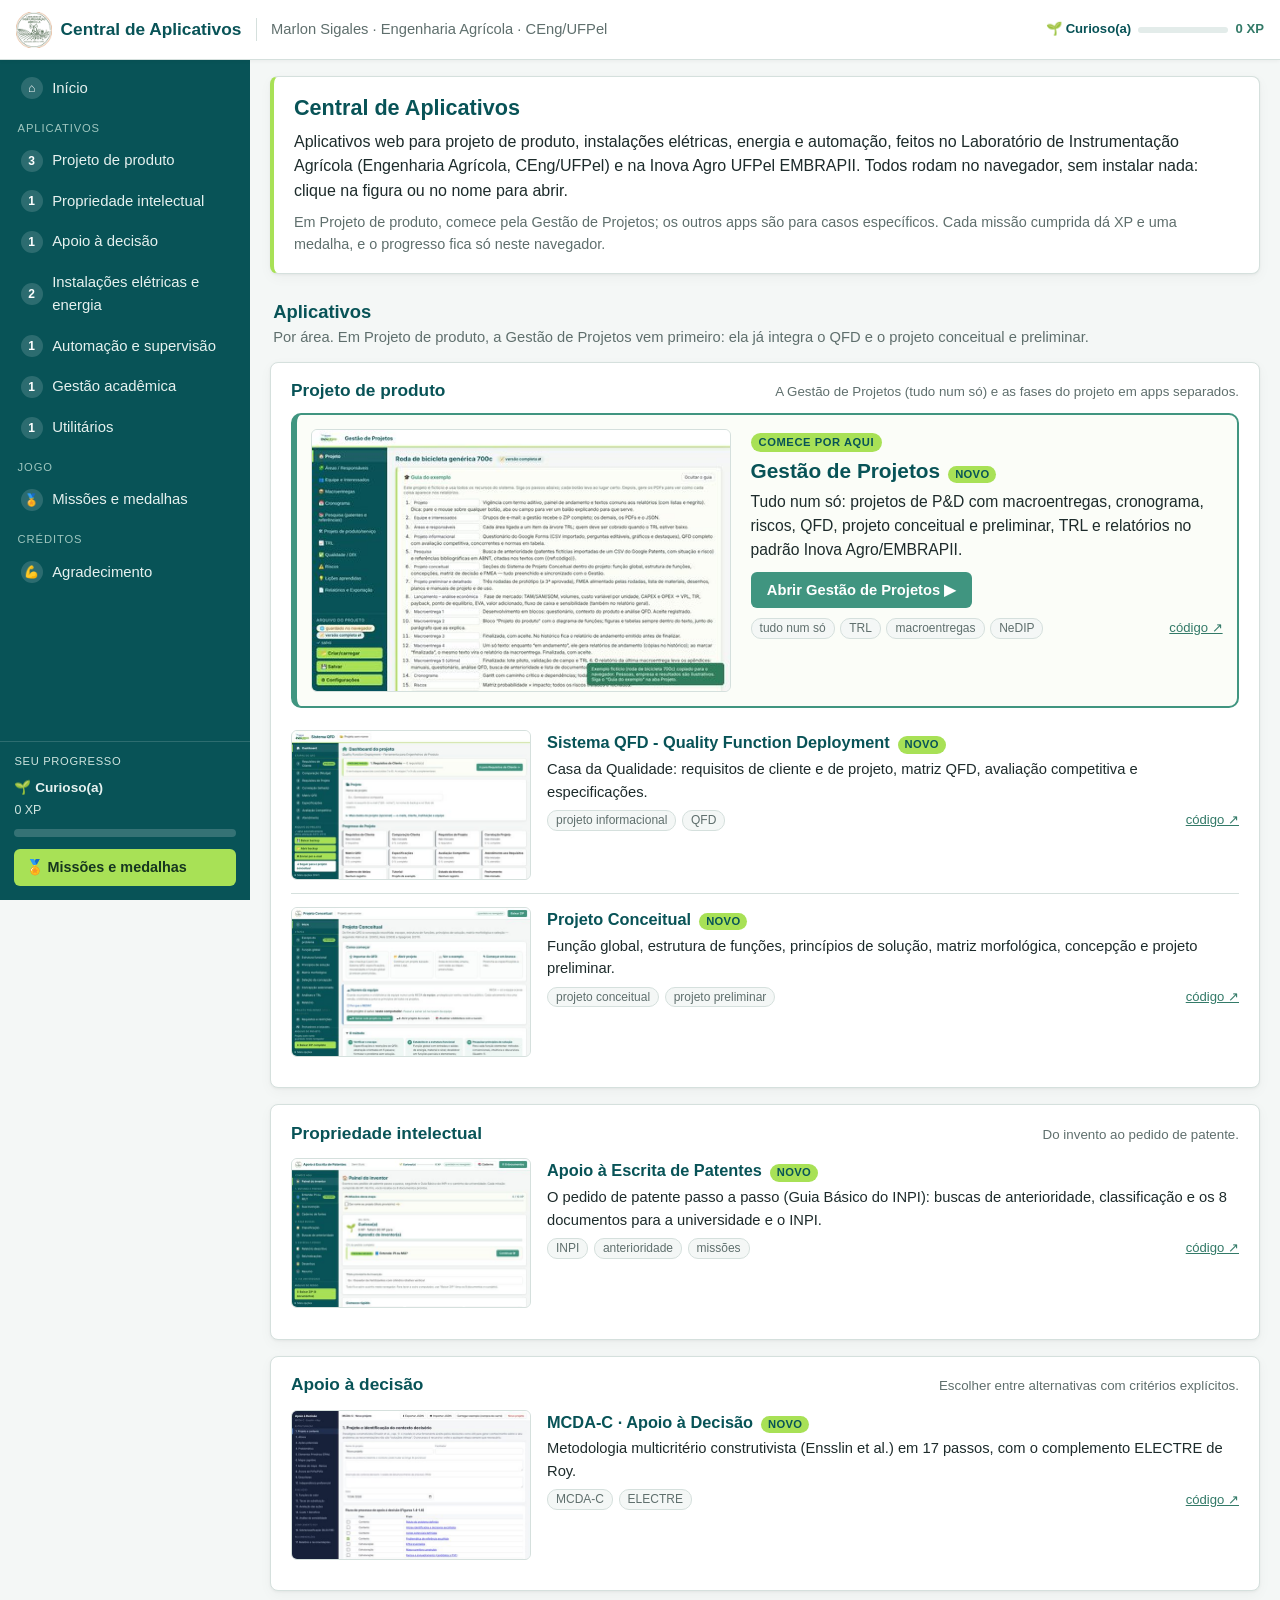
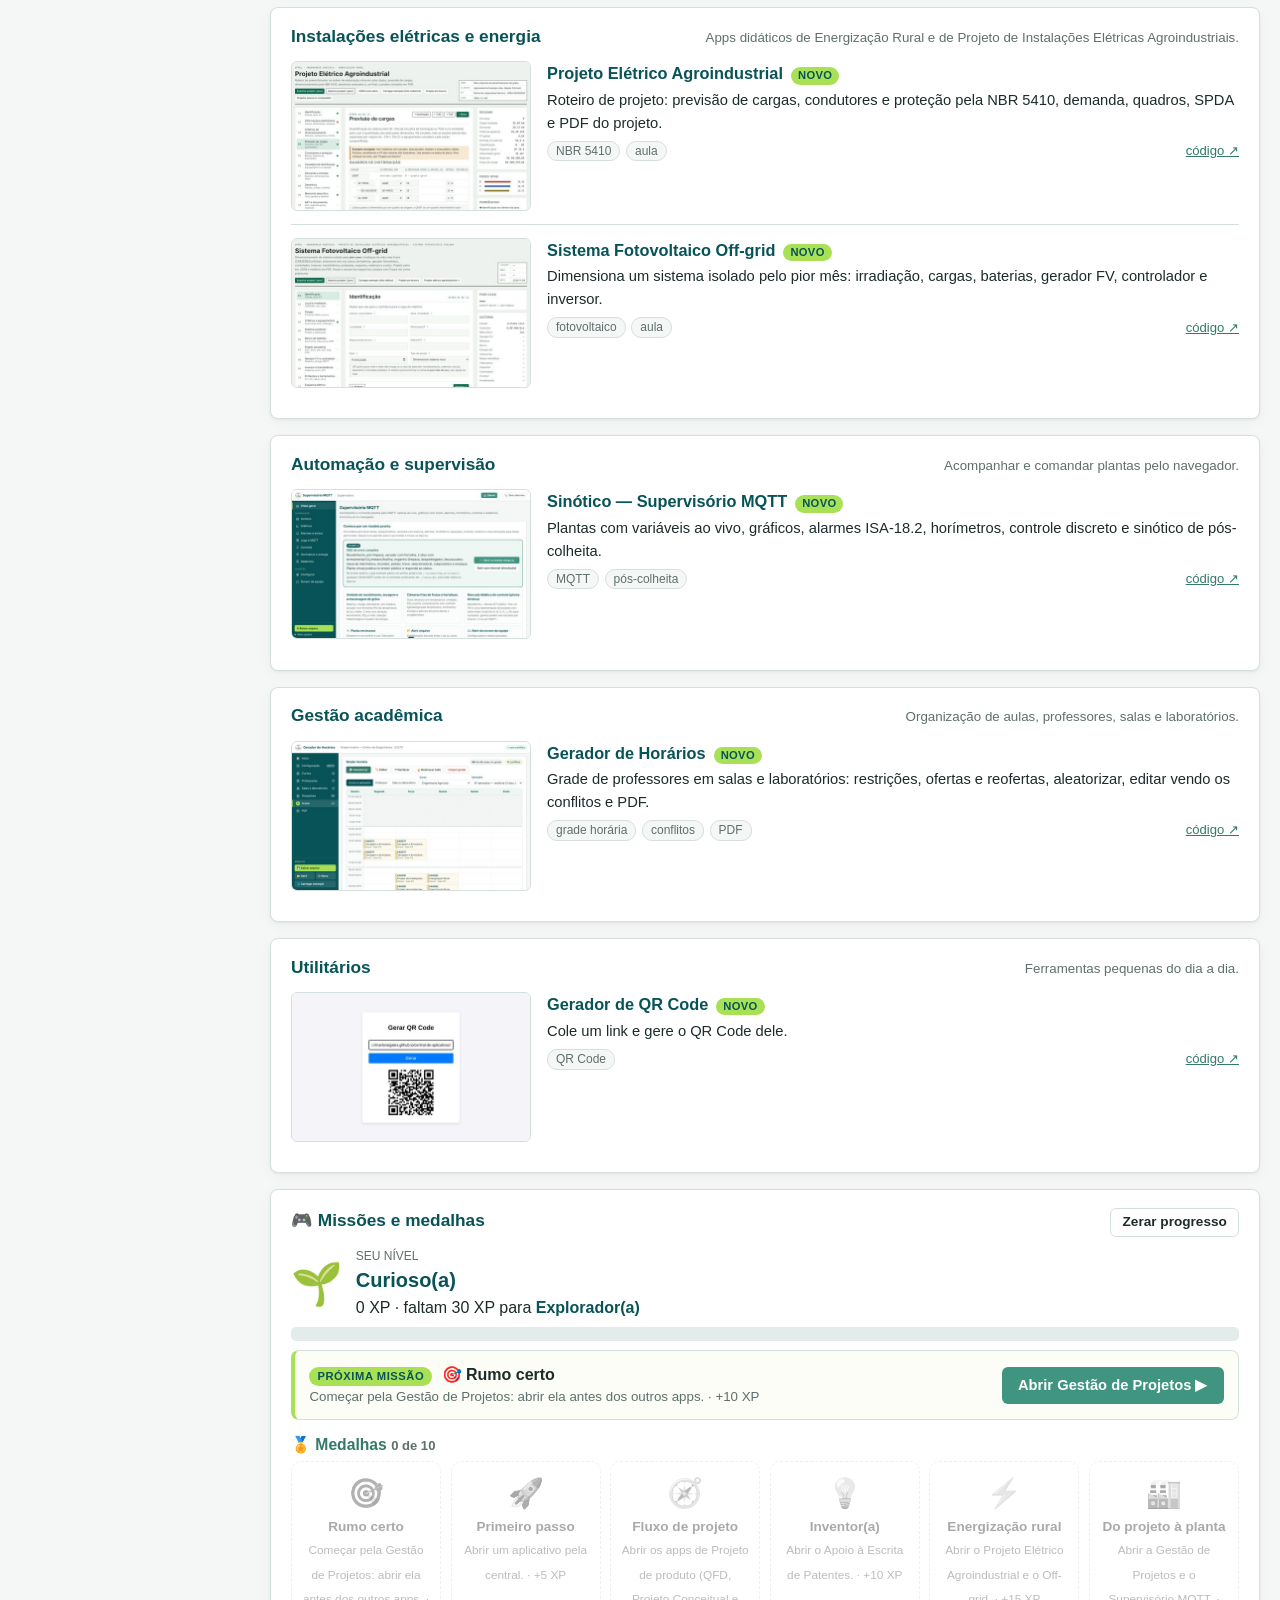
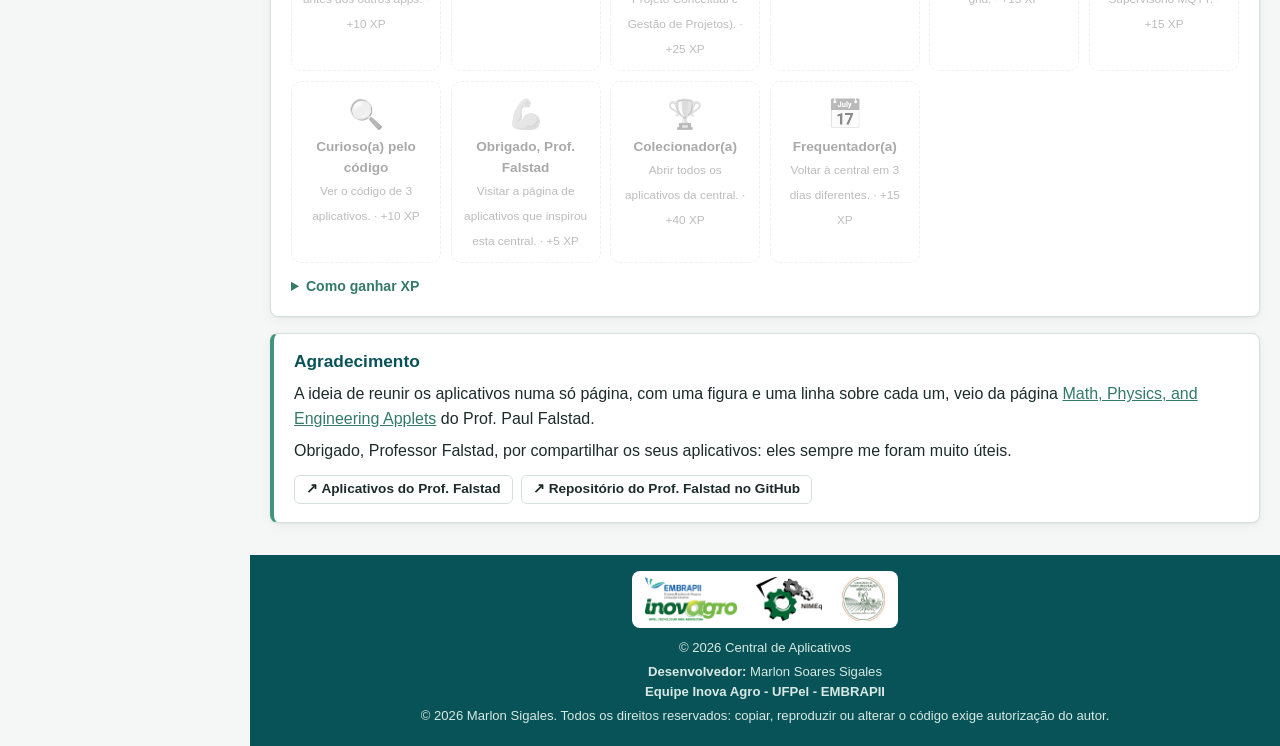
==== commit d559531a: "Gestão de Projetos no topo de Projeto de produto; sem o card do fluxo de projetos Co-Authored-By: Cl" ====
--- a/index.html
+++ b/index.html
@@ -8,7 +8,7 @@
     <meta name="description" content="Aplicativos web de Marlon Sigales para projeto de produto (QFD, projeto conceitual, gestão de projetos), instalações elétricas, energia e automação. Todos rodam no navegador.">
     <link rel="icon" type="image/png" href="img/icone-instagri.png">
     <link rel="apple-touch-icon" href="img/icone-instagri-180.png">
-    <link rel="stylesheet" href="css/style.css?v=20261116a">
+    <link rel="stylesheet" href="css/style.css?v=20261118a">
 </head>
 <body>
     <header class="topbar">
@@ -40,20 +40,13 @@
                         <p>Aplicativos web para projeto de produto, instalações elétricas, energia e automação, feitos no
                             Laboratório de Instrumentação Agrícola (Engenharia Agrícola, CEng/UFPel) e na Inova Agro UFPel EMBRAPII.
                             Todos rodam no navegador, sem instalar nada: clique na figura ou no nome para abrir.</p>
-                        <p class="muted">Comece pela Gestão de Projetos; os apps separados vêm depois, para casos específicos. Cada missão cumprida dá XP e uma medalha, e o progresso fica só neste navegador.</p>
+                        <p class="muted">Em Projeto de produto, comece pela Gestão de Projetos; os outros apps são para casos específicos. Cada missão cumprida dá XP e uma medalha, e o progresso fica só neste navegador.</p>
                     </section>
 
-                    <section class="card card-destaque" id="destaque" hidden></section>
-
                     <div class="separados-topo" id="separados">
-                        <h2>Aplicativos separados</h2>
-                        <p>Para casos específicos: cada fase ou tarefa num app próprio. A Gestão de Projetos já integra o QFD e o projeto conceitual e preliminar.</p>
+                        <h2>Aplicativos</h2>
+                        <p>Por área. Em Projeto de produto, a Gestão de Projetos vem primeiro: ela já integra o QFD e o projeto conceitual e preliminar.</p>
                     </div>
-
-                    <section class="card" id="fluxo" hidden>
-                        <div class="card-topo"><h2>Fluxo de projetos com os apps separados</h2><small>A saída de um app é a entrada do próximo.</small></div>
-                        <ol class="fluxo" id="fluxo-lista"></ol>
-                    </section>
 
                     <div id="categorias"></div>
 
@@ -108,8 +101,8 @@
 
     <div class="aviso-flutuante" id="aviso" role="status" aria-live="polite"></div>
 
-    <script src="js/apps.js?v=20261116a"></script>
-    <script src="js/gamificacao.js?v=20261116a"></script>
-    <script src="js/app.js?v=20261116a"></script>
+    <script src="js/apps.js?v=20261118a"></script>
+    <script src="js/gamificacao.js?v=20261118a"></script>
+    <script src="js/app.js?v=20261118a"></script>
 </body>
 </html>
--- a/css/style.css
+++ b/css/style.css
@@ -149,6 +149,9 @@
 .lista-apps { list-style: none; padding: 0; }
 .app-item { display: grid; grid-template-columns: 240px 1fr; gap: 1rem; align-items: start; padding: 0.8rem 0; border-top: 1px solid var(--borda); }
 .app-item:first-child { border-top: 0; padding-top: 0.2rem; }
+/* app em destaque no topo da sua categoria (Gestão de Projetos em Projeto de produto) */
+.app-item.app-item-destaque { display: block; border: 2px solid var(--verde); border-left-width: 6px; border-radius: 10px; padding: 0.9rem; margin-bottom: 0.6rem; background: #fbfdf8; }
+.app-item-destaque + .app-item { border-top: 0; }
 .app-fig { display: block; border: 1px solid var(--borda); border-radius: 6px; overflow: hidden; background: var(--fundo); aspect-ratio: 8 / 5; }
 a.app-fig:hover { border-color: var(--verde); box-shadow: 0 2px 10px rgba(8,83,87,.15); }
 .app-fig img { display: block; width: 100%; height: 100%; object-fit: cover; object-position: top left; }
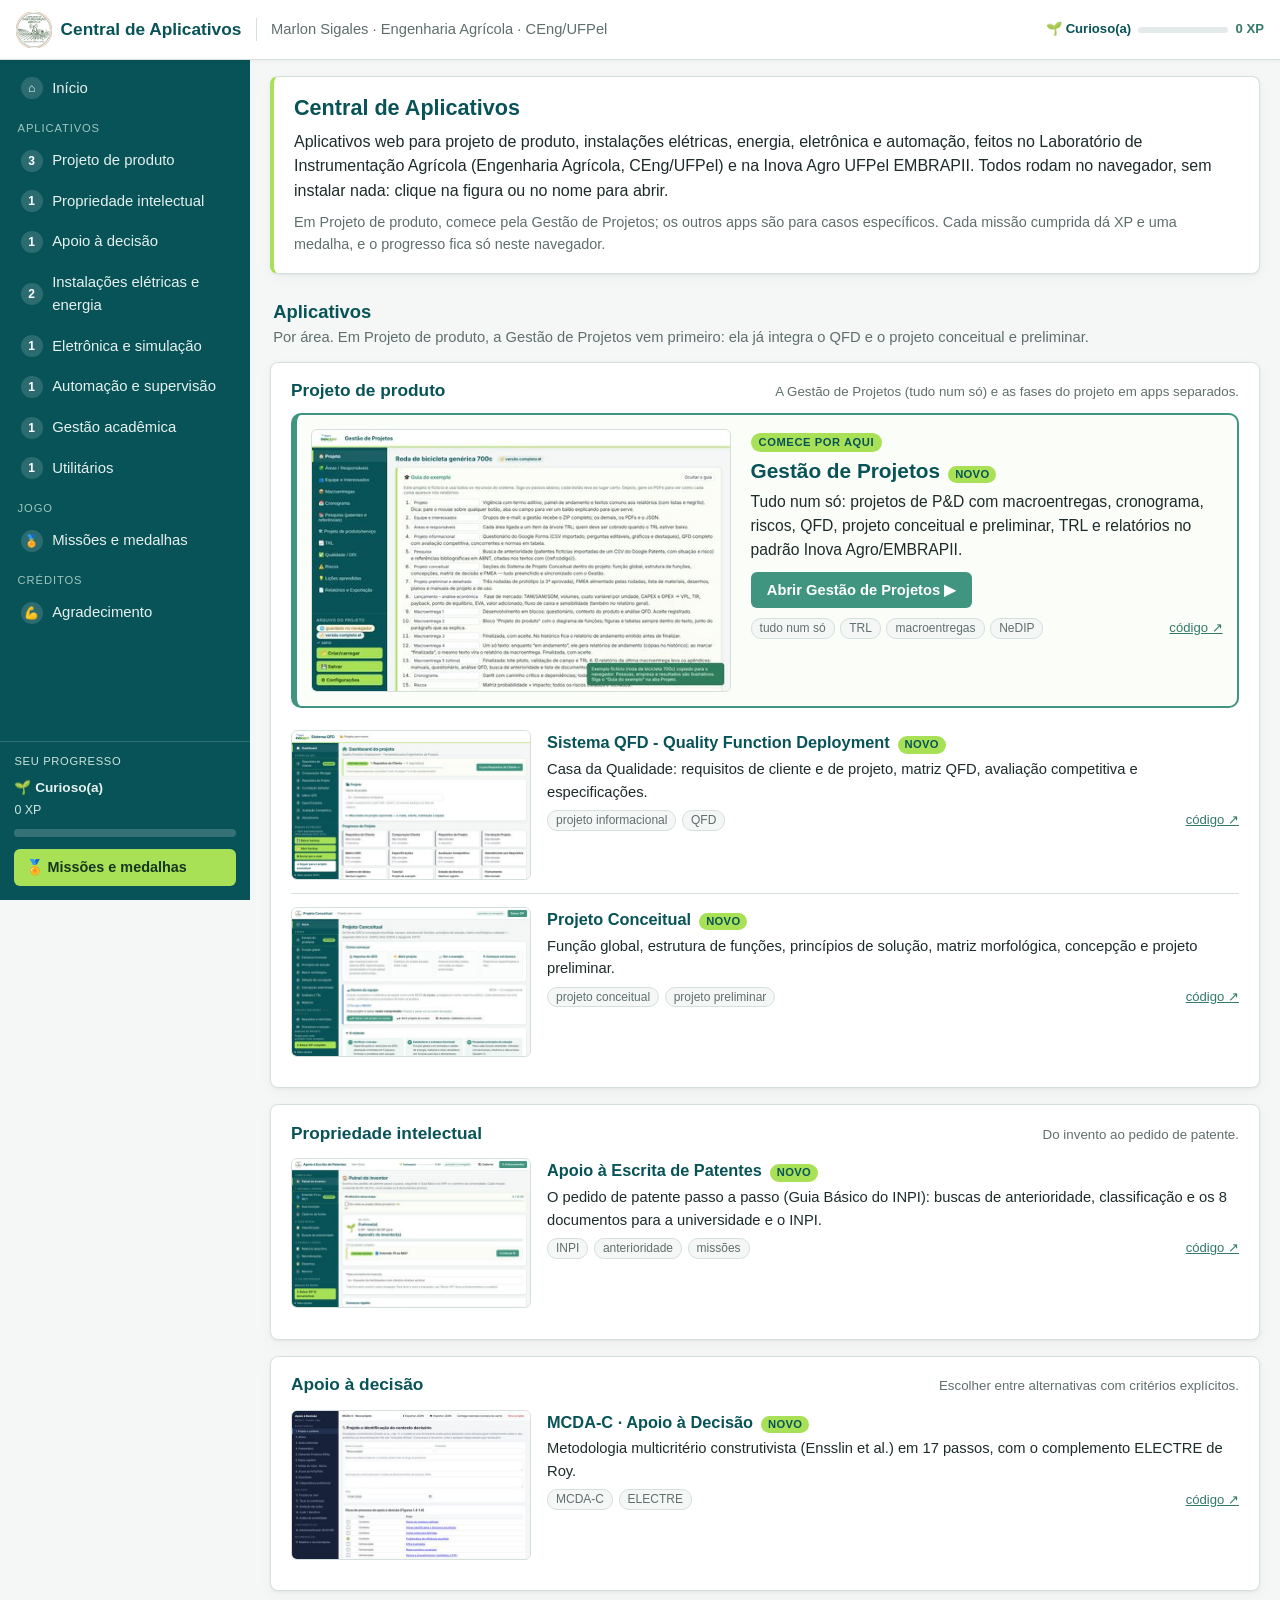
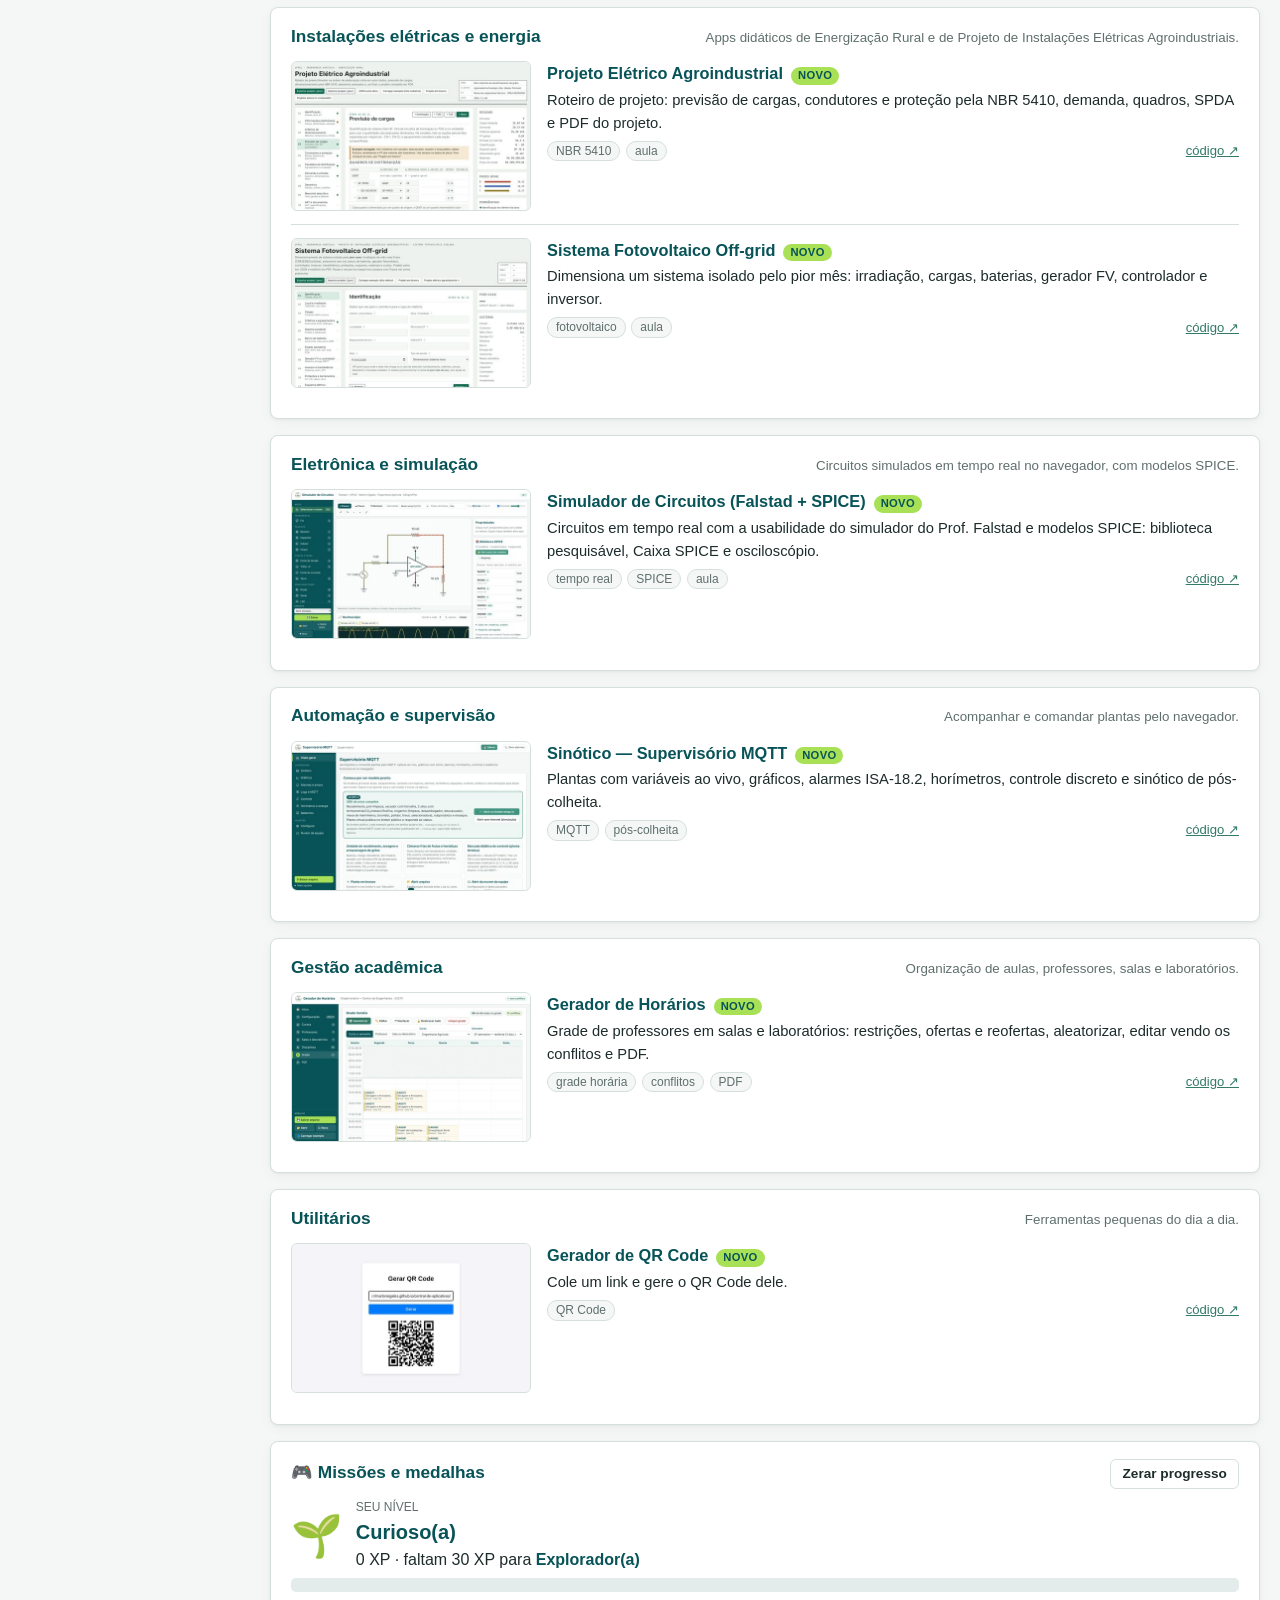
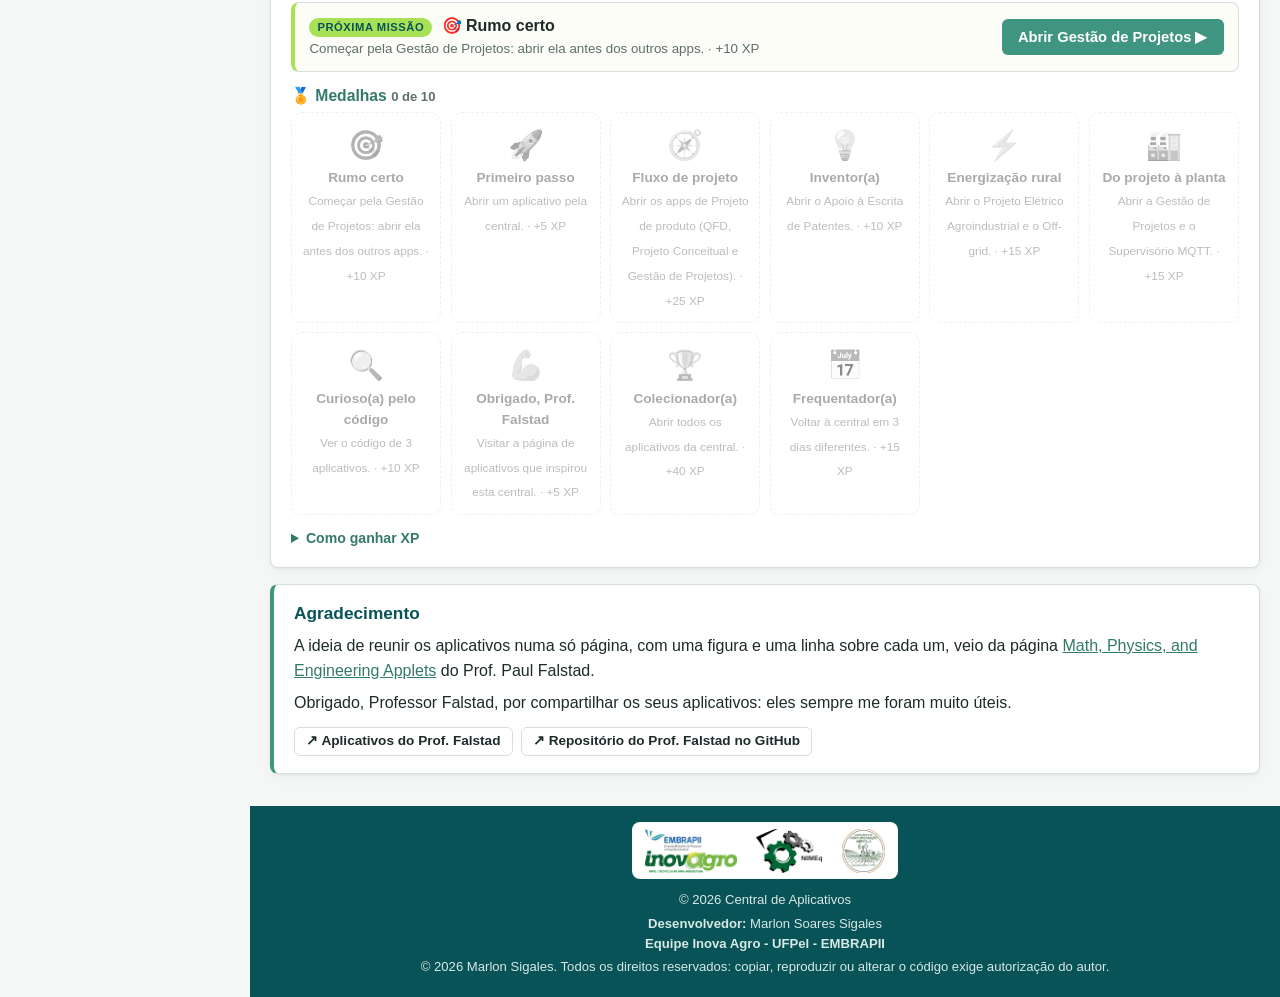
==== commit ef5fef08: "Central: inclui o Simulador de Circuitos (Falstad + SPICE) na nova categoria Eletrônica e simulação " ====
--- a/index.html
+++ b/index.html
@@ -8,7 +8,7 @@
     <meta name="description" content="Aplicativos web de Marlon Sigales para projeto de produto (QFD, projeto conceitual, gestão de projetos), instalações elétricas, energia e automação. Todos rodam no navegador.">
     <link rel="icon" type="image/png" href="img/icone-instagri.png">
     <link rel="apple-touch-icon" href="img/icone-instagri-180.png">
-    <link rel="stylesheet" href="css/style.css?v=20261118a">
+    <link rel="stylesheet" href="css/style.css?v=20261118b">
 </head>
 <body>
     <header class="topbar">
@@ -37,7 +37,7 @@
                 <div class="container">
                     <section class="card card-intro" id="inicio">
                         <h1>Central de Aplicativos</h1>
-                        <p>Aplicativos web para projeto de produto, instalações elétricas, energia e automação, feitos no
+                        <p>Aplicativos web para projeto de produto, instalações elétricas, energia, eletrônica e automação, feitos no
                             Laboratório de Instrumentação Agrícola (Engenharia Agrícola, CEng/UFPel) e na Inova Agro UFPel EMBRAPII.
                             Todos rodam no navegador, sem instalar nada: clique na figura ou no nome para abrir.</p>
                         <p class="muted">Em Projeto de produto, comece pela Gestão de Projetos; os outros apps são para casos específicos. Cada missão cumprida dá XP e uma medalha, e o progresso fica só neste navegador.</p>
@@ -101,8 +101,8 @@
 
     <div class="aviso-flutuante" id="aviso" role="status" aria-live="polite"></div>
 
-    <script src="js/apps.js?v=20261118a"></script>
-    <script src="js/gamificacao.js?v=20261118a"></script>
-    <script src="js/app.js?v=20261118a"></script>
+    <script src="js/apps.js?v=20261118b"></script>
+    <script src="js/gamificacao.js?v=20261118b"></script>
+    <script src="js/app.js?v=20261118b"></script>
 </body>
 </html>
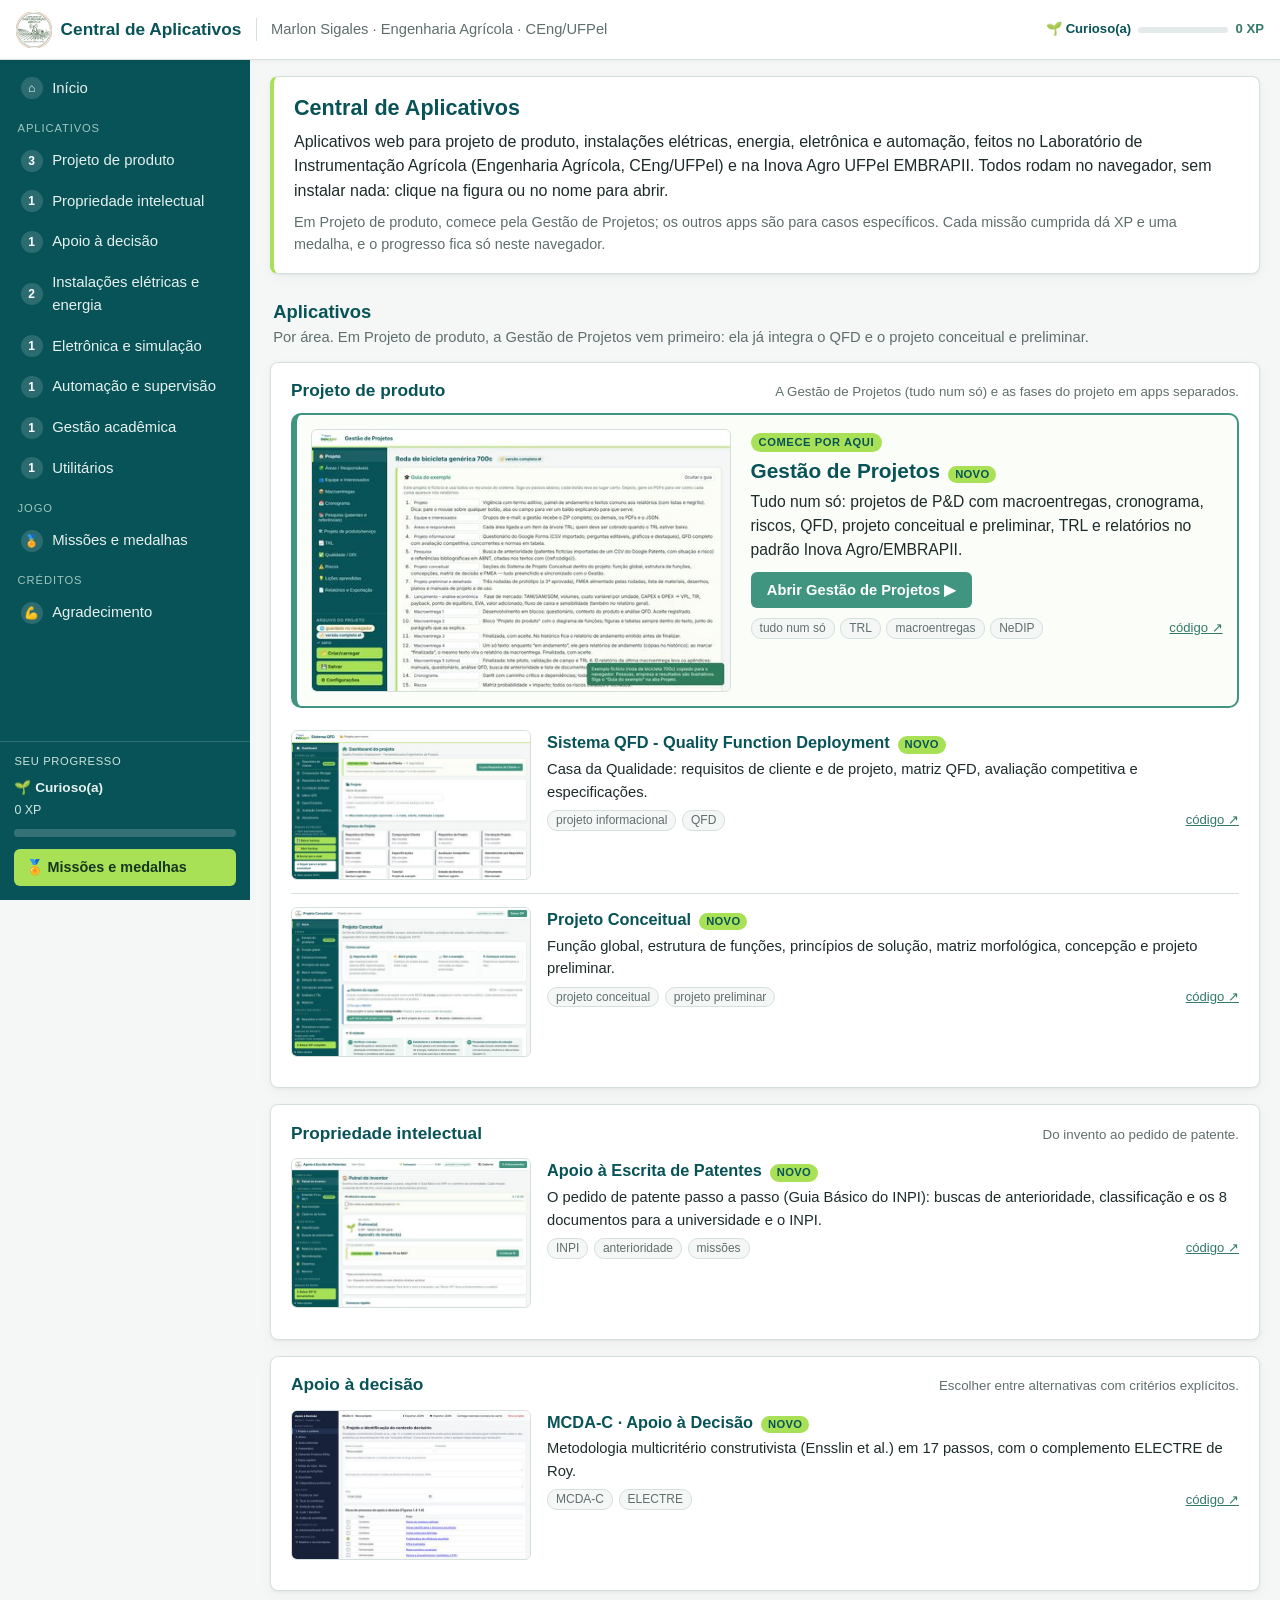
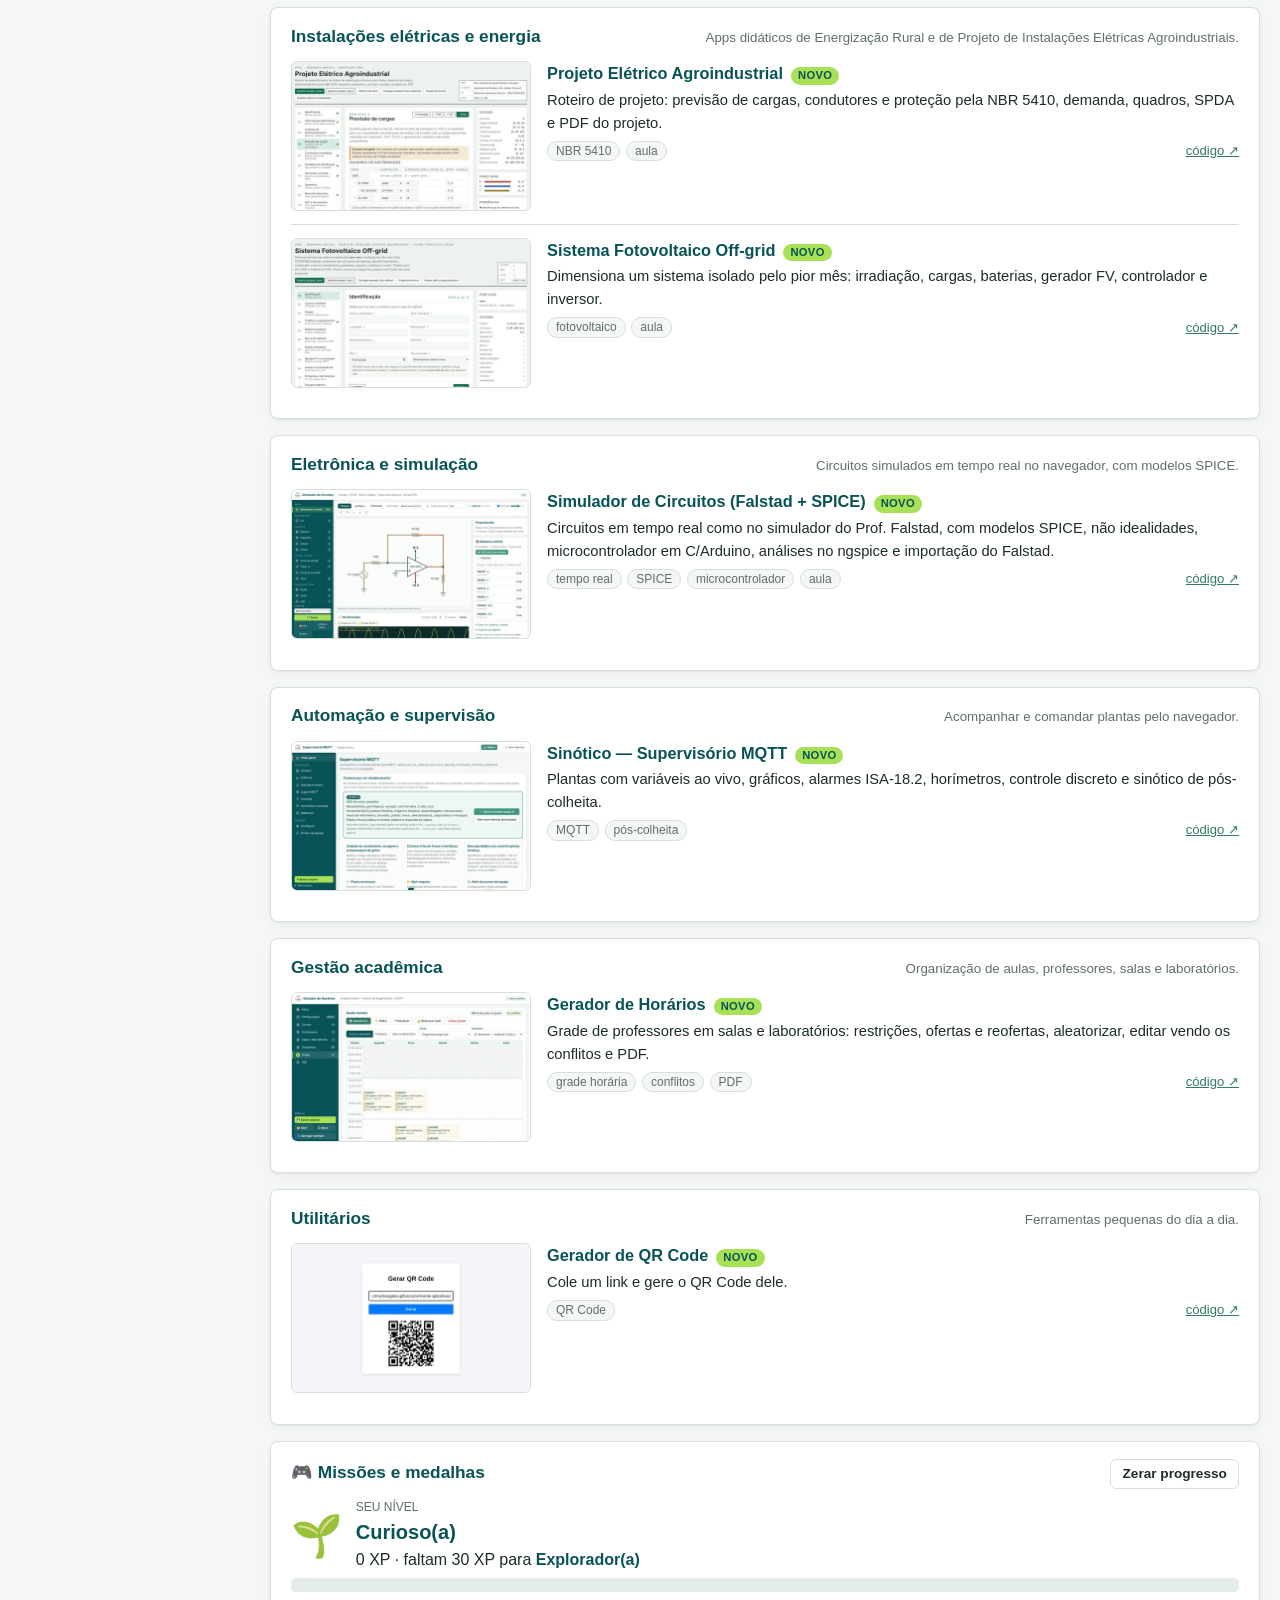
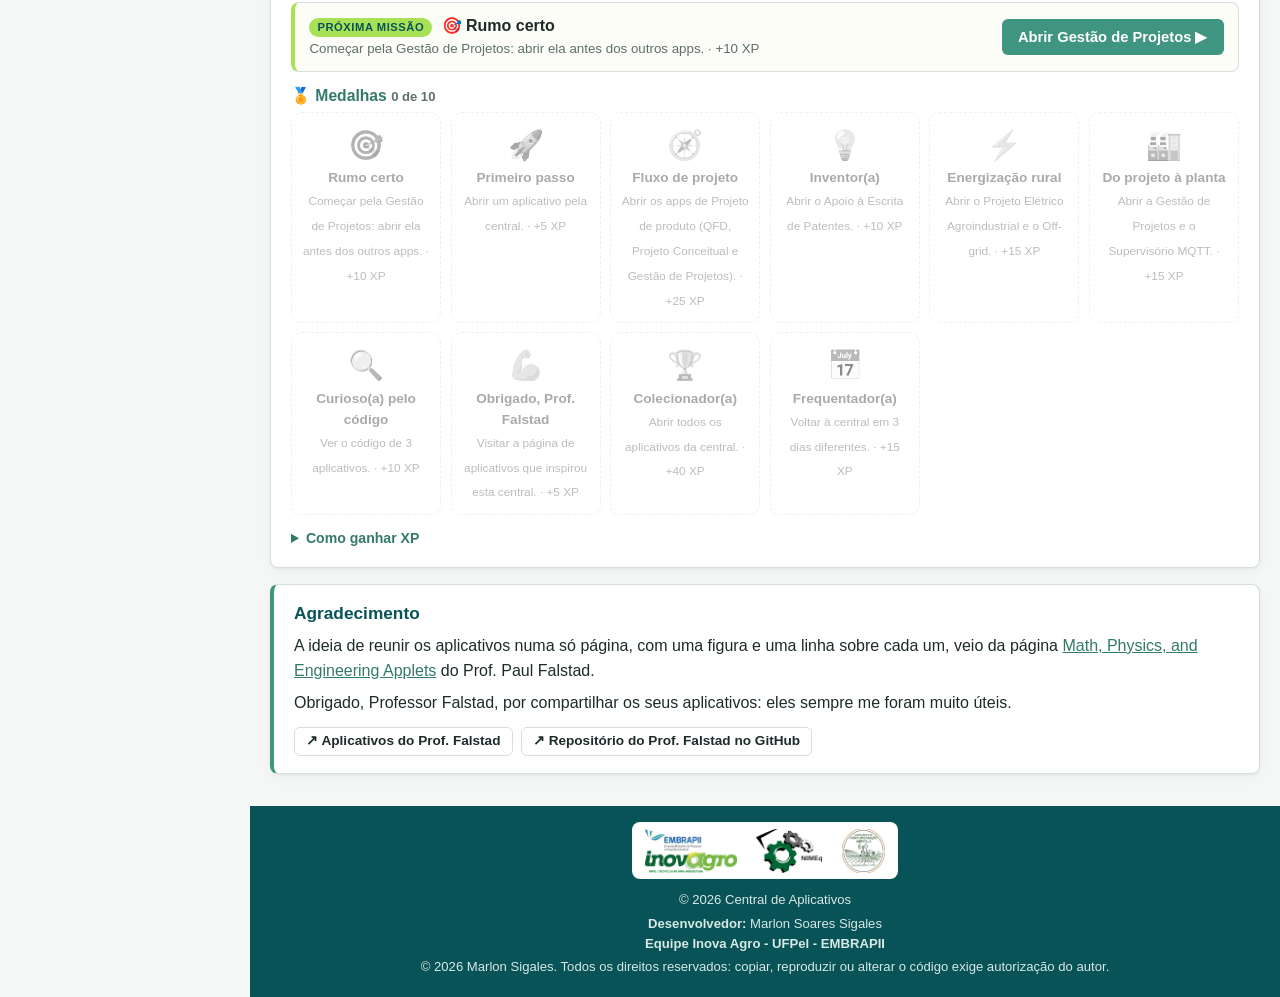
==== commit 568f82eb: "Central: descrição do Simulador de Circuitos atualizada Co-Authored-By: Claude Opus 5.5 <noreply@ant" ====
--- a/index.html
+++ b/index.html
@@ -8,7 +8,7 @@
     <meta name="description" content="Aplicativos web de Marlon Sigales para projeto de produto (QFD, projeto conceitual, gestão de projetos), instalações elétricas, energia e automação. Todos rodam no navegador.">
     <link rel="icon" type="image/png" href="img/icone-instagri.png">
     <link rel="apple-touch-icon" href="img/icone-instagri-180.png">
-    <link rel="stylesheet" href="css/style.css?v=20261118b">
+    <link rel="stylesheet" href="css/style.css?v=20261118c">
 </head>
 <body>
     <header class="topbar">
@@ -101,8 +101,8 @@
 
     <div class="aviso-flutuante" id="aviso" role="status" aria-live="polite"></div>
 
-    <script src="js/apps.js?v=20261118b"></script>
-    <script src="js/gamificacao.js?v=20261118b"></script>
-    <script src="js/app.js?v=20261118b"></script>
+    <script src="js/apps.js?v=20261118c"></script>
+    <script src="js/gamificacao.js?v=20261118c"></script>
+    <script src="js/app.js?v=20261118c"></script>
 </body>
 </html>
